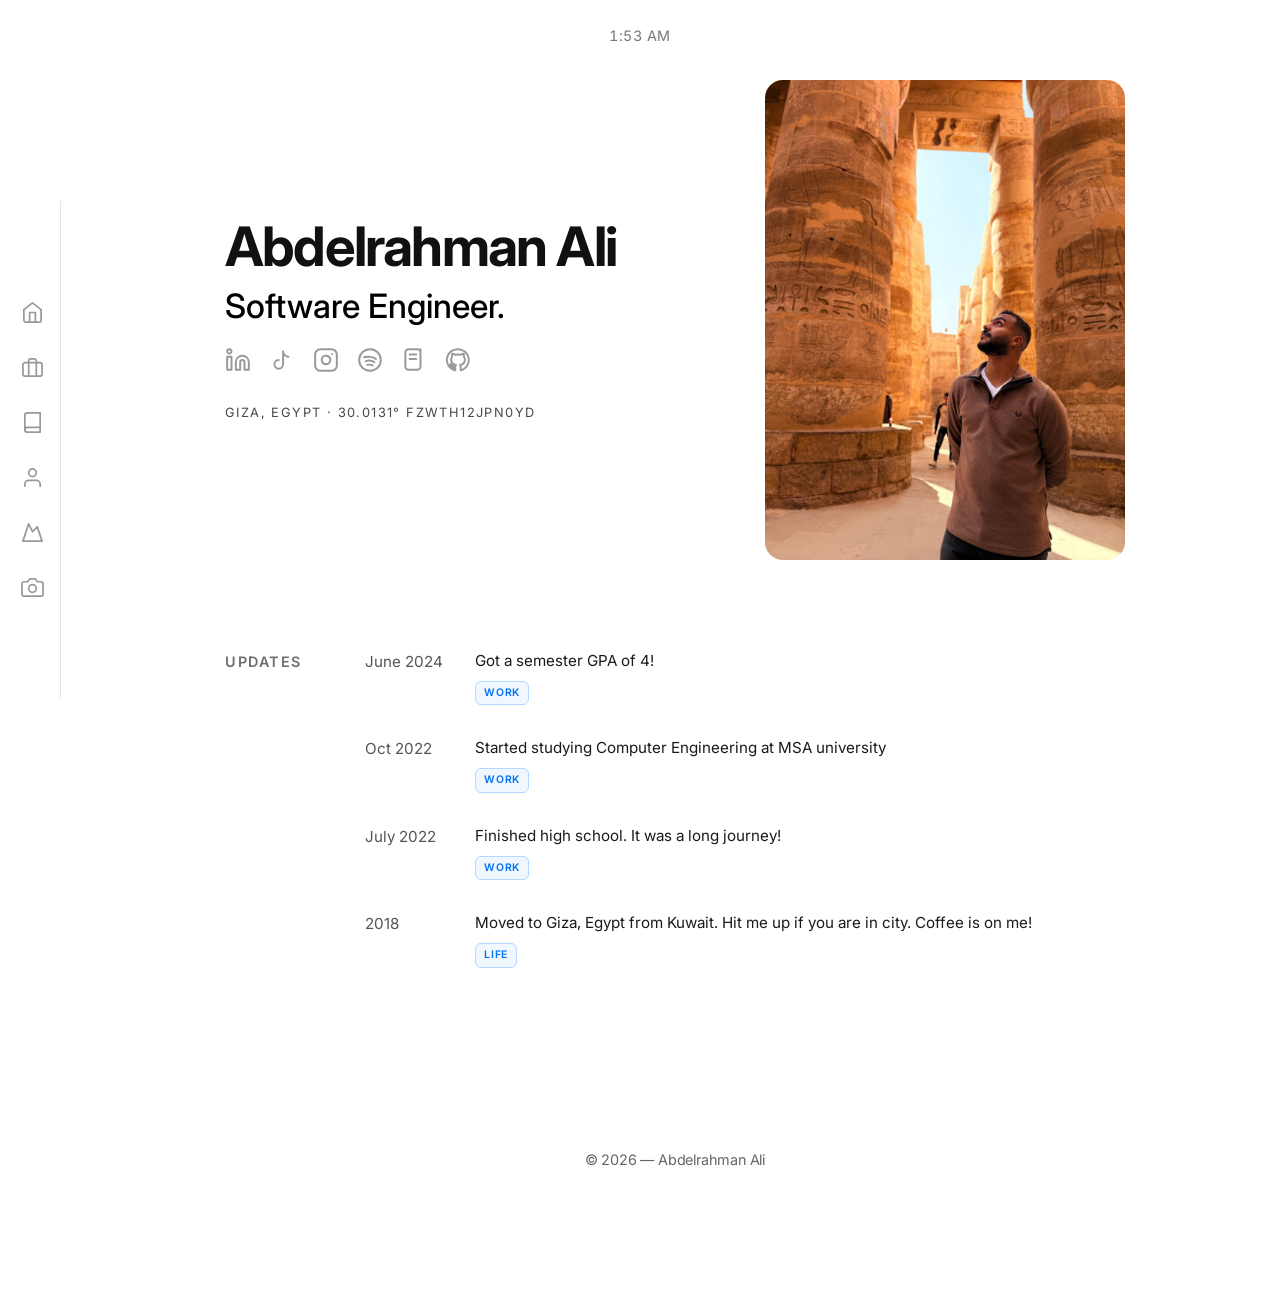
==== index.html @ 918cf3c8 "Add files via upload" ====
<!DOCTYPE html>
<html lang="en">
<head>
    <meta charset="UTF-8">
    <meta name="viewport" content="width=device-width, initial-scale=1.0">
    <title>Abdelrahman Ali — Software Engineer</title>
    <link rel="icon" href="favicon.png" type="image/png">
    <!-- Google Fonts Inter -->
    <link rel="preconnect" href="https://fonts.googleapis.com">
    <link rel="preconnect" href="https://fonts.gstatic.com" crossorigin>
    <link href="https://fonts.googleapis.com/css2?family=Inter:wght@400;500;700&display=swap" rel="stylesheet">
    <!-- Main Stylesheet -->
    <link rel="stylesheet" href="style.css">
</head>
<body>
<!-- Left Navigation Sidebar -->
    <nav class="side-nav">
        <a href="index.html" data-tooltip="Home" aria-label="Home">
            <svg width="25" height="23" viewBox="0 0 24 24" fill="none" stroke="currentColor" stroke-width="1.8" stroke-linecap="round" stroke-linejoin="round"><path d="M3 9l9-7 9 7v11a2 2 0 0 1-2 2H5a2 2 0 0 1-2-2z"></path><polyline points="9 22 9 12 15 12 15 22"></polyline></svg>
        </a>
        <a href="work.html" data-tooltip="Work" aria-label="Work">
            <svg width="25" height="23" viewBox="0 0 24 24" fill="none" stroke="currentColor" stroke-width="1.8" stroke-linecap="round" stroke-linejoin="round"><rect x="2" y="7" width="20" height="14" rx="2" ry="2"></rect><path d="M16 21V5a2 2 0 0 0-2-2h-4a2 2 0 0 0-2 2v16"></path></svg>
        </a>
        <a href="reading.html" data-tooltip="Reading" aria-label="Reading / Goodreads">
            <svg width="25" height="23" viewBox="0 0 24 24" fill="none" stroke="currentColor" stroke-width="1.8" stroke-linecap="round" stroke-linejoin="round"><path d="M4 19.5A2.5 2.5 0 0 1 6.5 17H20"></path><path d="M6.5 2H20v20H6.5A2.5 2.5 0 0 1 4 19.5v-15A2.5 2.5 0 0 1 6.5 2z"></path></svg>
        </a>
        <a href="about.html" data-tooltip="About" aria-label="About">
            <svg width="25" height="23" viewBox="0 0 24 24" fill="none" stroke="currentColor" stroke-width="1.8" stroke-linecap="round" stroke-linejoin="round"><path d="M20 21v-2a4 4 0 0 0-4-4H8a4 4 0 0 0-4 4v2"></path><circle cx="12" cy="7" r="4"></circle></svg>
        </a>
        <a href="hobbies.html" data-tooltip="Impossible List" aria-label="Hobbies / Life">
            <svg width="25" height="23" viewBox="0 0 24 24" fill="none" stroke="currentColor" stroke-width="1.8" stroke-linecap="round" stroke-linejoin="round"><path d="m8 3 4 8 5-5 5 15H2L8 3z"></path></svg>
        </a>
        <a href="photography.html" data-tooltip="Photography" aria-label="Photography">
            <svg width="25" height="23" viewBox="0 0 24 24" fill="none" stroke="currentColor" stroke-width="1.8" stroke-linecap="round" stroke-linejoin="round"><path d="M23 19a2 2 0 0 1-2 2H3a2 2 0 0 1-2-2V8a2 2 0 0 1 2-2h4l2-3h6l2 3h4a2 2 0 0 1 2 2z"></path><circle cx="12" cy="13" r="4"></circle></svg>
        </a>
    </nav>
    <div class="container">
        <!-- Clock Display Header -->
        <header class="clock-display">
            <span id="live-clock">6:40 PM</span>
        </header>

        <!-- Hero Section -->
        <section class="hero fade-in">
            <!-- Text Side -->
            <div class="hero-text">
    <h1>Abdelrahman Ali</h1>
    
    <!-- Flipping Subtitle -->
    <div class="subtitle">
        <span class="flip-container">
            <span class="word active">Software Engineer.</span>
            <span class="word">Content Creator.</span>
        </span>
    </div>
    
    <div class="social-links">
    <!-- 1. LinkedIn -->
    <a href="https://www.linkedin.com/in/abdelrahman-ali-mohamed-ahmed-b67b2340b" target="_blank" rel="noopener noreferrer" aria-label="LinkedIn">
        <svg width="26" height="26" viewBox="0 0 24 24" fill="none" stroke="currentColor" stroke-width="1.8" stroke-linecap="round" stroke-linejoin="round"><path d="M16 8a6 6 0 0 1 6 6v7h-4v-7a2 2 0 0 0-2-2 2 2 0 0 0-2 2v7h-4v-7a6 6 0 0 1 6-6z"></path><rect x="2" y="9" width="4" height="12"></rect><circle cx="4" cy="4" r="2"></circle></svg>
    </a>
    <!-- 2. TikTok -->
    <a href="https://www.tiktok.com/@_theabdelrahman?_r=1&_t=ZS-98RXVXJEEKa" target="_blank" rel="noopener noreferrer" aria-label="TikTok">
        <svg width="26" height="26" viewBox="0 0 24 24" fill="none" stroke="currentColor" stroke-width="1.8" stroke-linecap="round" stroke-linejoin="round"><path d="M9 12a4 4 0 1 0 4 4V4a5 5 0 0 0 5 5"></path></svg>
    </a>
    <!-- 3. Instagram -->
    <a href="https://www.instagram.com/_theabdelrahman?igsh=MTN2Y2NobmR2cmZ0ZA%3D%3D&utm_source=qr" target="_blank" rel="noopener noreferrer" aria-label="Instagram">
        <svg width="26" height="26" viewBox="0 0 24 24" fill="none" stroke="currentColor" stroke-width="1.8" stroke-linecap="round" stroke-linejoin="round"><rect x="2" y="2" width="20" height="20" rx="5" ry="5"></rect><path d="M16 11.37A4 4 0 1 1 12.63 8 4 4 0 0 1 16 11.37z"></path><line x1="17.5" y1="6.5" x2="17.51" y2="6.5"></line></svg>
    </a>
    <!-- 4. Spotify -->
    <a href="https://open.spotify.com/user/315inao5gaed6e7mglwzqdh5z72a?si=uzMacMP1SjyxITcoXXYwaQ&utm_source=copy-link" target="_blank" rel="noopener noreferrer" aria-label="Spotify">
        <svg width="26" height="26" viewBox="0 0 24 24" fill="none" stroke="currentColor" stroke-width="1.8" stroke-linecap="round" stroke-linejoin="round"><circle cx="12" cy="12" r="10"></circle><path d="M6.5 9.5c3.5-1 8.5-.5 11 1.5"></path><path d="M8 13c2.5-.7 6-.3 8 1"></path><path d="M9.5 16.5c1.5-.4 3.5-.2 5 .5"></path></svg>
    </a>
    <!-- 5. Goodreads -->
    <a href="https://www.goodreads.com/user/show/132739107" target="_blank" rel="noopener noreferrer" aria-label="Goodreads">
        <svg width="26" height="26" viewBox="0 0 24 24" fill="none" stroke="currentColor" stroke-width="1.8" stroke-linecap="round" stroke-linejoin="round"><path d="M18 2v16a3 3 0 0 1-3 3H7a3 3 0 0 1-3-3V5a3 3 0 0 1 3-3h8a3 3 0 0 1 3 3z"></path><line x1="8" y1="7" x2="14" y2="7"></line><line x1="8" y1="11" x2="14" y2="11"></line></svg>
    </a>
    <!-- 6. GitHub -->
    <a href="https://github.com/abdelrahmanali29" target="_blank" rel="noopener noreferrer" aria-label="GitHub">
        <svg width="26" height="26" viewBox="0 0 24 24" fill="none" stroke="currentColor" stroke-width="1.8" stroke-linecap="round" stroke-linejoin="round"><path d="M12 2a10 10 0 0 0-3.16 19.59c.5.09.68-.22.68-.48v-1.7c-2.78.6-3.37-1.34-3.37-1.34-.45-1.15-1.11-1.46-1.11-1.46-.91-.62.07-.6.07-.6 1 .07 1.53 1.03 1.53 1.03.87 1.52 2.34 1.07 2.91.83.1-.65.35-1.09.63-1.34-2.22-.25-4.55-1.11-4.55-4.92 0-1.11.38-2 1.03-2.71-.1-.25-.45-1.29.1-2.64 0 0 .84-.27 2.75 1.02.79-.22 1.65-.33 2.5-.33.85 0 1.71.11 2.5.33 1.91-1.29 2.75-1.02 2.75-1.02.55 1.35.2 2.39.1 2.64.65.71 1.03 1.6 1.03 2.71 0 3.82-2.34 4.66-4.57 4.91.36.31.69.92.69 1.85V21c0 .27.18.59.69.49A10 10 0 0 0 12 2z"></path></svg>
    </a>
</div>

    <!-- Location with correct ID -->
    <div class="location-coords" id="location-text">GIZA, EGYPT · 30.0131° N, 31.2089° E</div>
</div>
            <!-- Profile Picture Box (Smart Swapping via <picture>) -->
            <div class="hero-image-wrapper">
                <picture>
                    <!-- Trigger: When window shrinks below 850px, switch to Keffiyeh -->
                    <source media="(max-width: 850px)" srcset="shrinkedpage.jpeg">
                    <!-- Default: Full screen shows Temple -->
                    <img src="full page.jpeg" alt="Abdelrahman Ali" class="hero-img">
                </picture>
            </div>
        </section>

        <!-- Timeline / Updates Section -->
        <div class="updates-section">
            <div class="updates-title">UPDATES</div>
            <div class="updates-list">
                
                <!-- 1. June 2024 (Newest) -->
                <a href="work.html" class="update-item">
                    <div class="update-date">June 2024</div>
                    <div class="update-content">
                        <p>Got a semester GPA of 4!</p>
                        <span class="update-tag">WORK</span>
                    </div>
                </a>

                <!-- 2. Oct 2022 -->
                <a href="work.html" class="update-item">
                    <div class="update-date">Oct 2022</div>
                    <div class="update-content">
                        <p>Started studying Computer Engineering at MSA university</p>
                        <span class="update-tag">WORK</span>
                    </div>
                </a>

                <!-- 3. July 2022 -->
                <a href="work.html" class="update-item">
                    <div class="update-date">July 2022</div>
                    <div class="update-content">
                        <p>Finished high school. It was a long journey!</p>
                        <span class="update-tag">WORK</span>
                    </div>
                </a>

                <!-- 4. 2018 (Oldest - Life has no link page) -->
                <div class="update-item static-update">
                    <div class="update-date">2018</div>
                    <div class="update-content">
                        <p>Moved to Giza, Egypt from Kuwait. Hit me up if you are in city. Coffee is on me!</p>
                        <span class="update-tag">LIFE</span>
                    </div>
                </div>

            </div>
        </div>

    <!-- Main JavaScript -->
    <script src="script.js"></script>
    <!-- Footer Copyright -->
    <footer class="site-footer">
        <p>&copy; 2026 — Abdelrahman Ali</p>
    </footer>
</body>
</html>
---- style.css ----
/* =======================================================
   1. BASE STYLES & RESET
   ======================================================= */
* {
    margin: 0;
    padding: 0;
    box-sizing: border-box;
}

body {
    background-color: #ffffff;
    color: #111111;
    font-family: 'Inter', sans-serif;
    line-height: 1.6;
    padding: 30px 20px 80px 20px;
}

.container {
    max-width: 900px;
    margin: 0 auto;
}

/* =======================================================
   2. CLOCK HEADER
   ======================================================= */
.clock-display {
    text-align: center;
    font-size: 0.8rem;
    color: #666666;
    letter-spacing: 0.5px;
    margin-bottom: 50px;
    font-weight: 500;
}

/* =======================================================
   EXACT MATCH HERO LAYOUT & TYPOGRAPHY
   ======================================================= */
.hero {
    display: flex;
    align-items: center;
    justify-content: space-between;
    gap: 80px;
    margin-top: 20px;
    margin-bottom: 90px;
}

.hero-text {
    flex: 1;
    display: flex;
    flex-direction: column;
    justify-content: center;
}

h1 {
    font-size: 3.4rem;
    font-weight: 700;
    letter-spacing: -1.8px;
    color: #111111;
    margin-bottom: 2px;
    line-height: 1.1;
}

.subtitle {
    font-size: 2.1rem;
    color: #222222;
    margin-bottom: 14px;
    font-weight: 400;
    height: 54px; /* Increased height to fit 2.1rem text */
    overflow: hidden;
    display: flex;
    align-items: center;
}

.flip-container {
    display: inline-block;
    position: relative;
    height: 100%;
    width: 450px; /* Wide enough so 'Software Engineer.' stays on one line */
}

.flip-container .word {
    position: absolute;
    top: 0;
    left: 0;
    width: 100%;
    font-weight: 500;
    color: #000000;
    opacity: 0;
    transform: translateY(25px); /* Increased travel distance for larger font */
    transition: opacity 0.4s ease, transform 0.4s ease;
}

.flip-container .word.active {
    opacity: 1;
    transform: translateY(0);
}

.flip-container .word.exit {
    opacity: 0;
    transform: translateY(-25px);
}

/* Social Icons Row */
.social-links {
    display: flex;
    gap: 18px; /* Increased spacing to match larger icon scale */
    margin-bottom: 14px;
    align-items: center;
}

.social-links a {
    color: #999999;
    display: flex;
    align-items: center;
    transition: color 0.2s ease;
}

.social-links a:hover {
    color: #111111;
}

.location-coords {
    font-size: 0.8rem;
    color: #494949;
    letter-spacing: 1.4px;
    text-transform: uppercase;
    margin-top: 16px; /* Adds clear separation between icons and coordinates */
}

/* Exact Image Card Proportions */
.hero-image-wrapper {
    flex: 0 0 360px;
}

.hero-img {
    width: 100%;
    height: 480px;
    object-fit: cover;
    border-radius: 18px;
    display: block;
}
/* =======================================================
   UPDATES SECTION STYLING (Reference Matched)
   ======================================================= */
.updates-section {
    display: flex;
    align-items: flex-start;
    margin-top: 60px;
    padding-bottom: 80px;
    font-family: inherit;
}

.updates-title {
    font-size: 0.9rem;
    font-weight: 600;
    letter-spacing: 1.5px;
    color: #716d6d;
    width: 140px;
    text-transform: uppercase;
}

.updates-list {
    flex: 1;
    display: flex;
    flex-direction: column;
    gap: 32px; /* Clean vertical spacing between entries */
}

.update-item {
    display: flex;
    align-items: flex-start;
    text-decoration: none;
    color: inherit;
    transition: opacity 0.2s ease;
}

.update-item:not(.static-update):hover {
    opacity: 0.75;
}

.update-date {
    width: 110px;
    font-size: 0.95rem;
    color: #555555;
    font-weight: 400;
}

.update-content {
    flex: 1;
    display: flex;
    flex-direction: column;
    gap: 8px;
}

.update-content p {
    font-size: 0.95rem;
    color: #1a1a1a;
    line-height: 1.5;
    margin: 0;
}

/* Rounded Outline Tag Pill */
.update-tag {
    align-self: flex-start;
    font-size: 0.65rem;
    font-weight: 600;
    letter-spacing: 0.8px;
    color: #0070f3; /* Clean bright blue */
    border: 1px solid #b3d7ff; /* Light blue border */
    background-color: #f0f7ff; /* Very faint light blue fill */
    padding: 3px 8px;
    border-radius: 6px;
    text-transform: uppercase;
}
/* =======================================================
   6. ANIMATIONS
   ======================================================= */
.fade-in {
    opacity: 0;
    transform: translateY(12px);
    transition: opacity 0.6s ease, transform 0.6s ease;
}

.fade-in.visible {
    opacity: 1;
    transform: translateY(0);
}

/* Clickable Timeline Row Styling */
a.timeline-item {
    text-decoration: none;
    color: inherit;
    display: flex;
    cursor: pointer;
}

/* =======================================================
   SIDEBAR NAVIGATION (5-Item Layout Adjustments)
   ======================================================= */
.side-nav {
    position: fixed;
    left: 20px;
    top: 50%;
    transform: translateY(-50%);
    display: flex;
    flex-direction: column;
    gap: 32px; /* Adjusted gap to balance out 5 items perfectly */
    z-index: 100;
}

/* Vertical separating line positioned to the right of the icons */
.side-nav::after {
    content: '';
    position: absolute;
    left: 40px; 
    top: -100px;
    bottom: -100px;
    width: 1px;
    background-color: #e5e5e5;
}

.side-nav a {
    color: #999999;
    transition: color 0.2s ease;
    display: flex;
    align-items: center;
    justify-content: center;
    position: relative;
    z-index: 2;
}

.side-nav a:hover {
    color: #111111;
}

/* =======================================================
   SIDEBAR TOOLTIPS (Appearing right beside the icon)
   ======================================================= */
.side-nav a {
    position: relative;
}

.side-nav a::before {
    content: attr(data-tooltip);
    position: absolute;
    left: 42px; /* Sits right next to the 25px icon */
    top: 50%;
    transform: translateY(-50%);
    background-color: #ffffff;
    color: #222222;
    padding: 5px 10px;
    border-radius: 6px;
    font-size: 0.85rem;
    font-weight: 500;
    white-space: nowrap;
    box-shadow: 0 2px 8px rgba(0, 0, 0, 0.08);
    border: 1px solid #eaeaea;
    opacity: 0;
    visibility: hidden;
    transition: opacity 0.15s ease, visibility 0.15s ease;
    pointer-events: none;
    z-index: 101;
}

/* Make it appear instantly on hover */
.side-nav a:hover::before {
    opacity: 1;
    visibility: visible;
}

body {
    padding-left: 90px;
}
/* =======================================================
   SITE FOOTER
   ======================================================= */
.site-footer {
    text-align: center;
    margin-top: 100px;
    padding-bottom: 40px;
    font-size: 0.9rem;
    color: #666666;
    font-weight: 400;
    letter-spacing: -0.2px;
}

/* =======================================================
   SCOPED STYLING FOR WORK PAGE ONLY (Does not affect Home)
   ======================================================= */
/* =======================================================
   EXACT VIEWPORT-CENTERED TOP CLOCK
   ======================================================= */
.work-page {
    position: relative;
    min-height: 100vh;
}

#live-clock {
    position: absolute;
    top: 24px;
    left: 50%;
    transform: translateX(-50%);
    font-size: 0.9rem;
    color: #777777;
    font-weight: 400;
    font-variant-numeric: tabular-nums;
    z-index: 50;
    white-space: nowrap;
}

/* Reset work container top padding so content flows naturally below the absolute clock */
.work-container {
    width: 100%;
    max-width: 580px;
    padding: 10px 20px 80px 20px; /* Generous top padding so content starts cleanly under the clock */
    margin: 0 auto;
    display: flex;
    flex-direction: column;
    align-items: center;
    text-align: center;
}

.work-hero-image {
    width: 100%;
    max-width: 300px;
    height: 380px;
    border-radius: 20px;
    overflow: hidden;
    margin-left: auto;      /* Forces block centering */
    margin-right: auto;     /* Forces block centering */
    margin-bottom: 28px;
    box-shadow: 0 8px 24px rgba(0, 0, 0, 0.05);
}

.work-hero-image img {
    width: 100%;
    height: 100%;
    object-fit: cover;
    display: block;
}
/* Header Text */
.work-header {
    width: 100%;
    text-align: left;
    margin-bottom: 36px;
}

.work-header h1 {
    font-size: 1.60rem;
    font-weight: 400;
    color: #1d1d1d;
    letter-spacing: -0.4px;
    margin: 0 0 6px 0;
}

.work-subtitle {
    font-size: 1.1rem;
    color: #666666;
    font-weight: 400;
    margin: 0;
}

/* Name and Role Title */
.work-profile-info {
    width: 100%;
    text-align: center;
    margin-bottom: 12px;
}

.work-profile-info h2 {
    font-size: 1.50rem;
    font-weight: 500;
    color: #272626;
    letter-spacing: -0.2px;
    margin: 0 0 6px 0;
}

.role-title {
    font-size: 1.3rem;
    color: #272626;
    font-weight: 400;
    margin: 0;
}

/* Action Buttons */
.work-actions {
    display: flex;
    justify-content: center;
    gap: 12px;
    width: 100%;
    margin-bottom: 0px;
}

.action-btn {
    display: inline-flex;
    align-items: center;
    gap: 12px;
    padding: 11px 24px;
    background-color: #f7f7f8;
    border: 1px solid #e2e2e5;
    border-radius: 50px;
    color: #1f1f1f;
    font-size: 0.92rem;
    font-weight: 500;
    text-decoration: none;
    transition: background-color 0.2s ease, border-color 0.2s ease;
}

.action-btn:hover {
    background-color: #f0f0f2;
    border-color: #d0d0d5;
}

.action-btn svg {
    color: #666666;
}

/* =======================================================
   EXACT OMAR-STYLE BIO ALIGNMENT
   ======================================================= */
.work-bio-section {
    display: flex;
    align-items: flex-start;
    justify-content: flex-start;
    width: 100%;
    max-width: 650px; /* Matches your main .work-container max-width so it locks into the exact same left alignment */
    margin: -40px auto 80px auto;
    text-align: left;
    gap: 20px; /* Exact gap between the BIO label and paragraphs */
}

.bio-label, 
.section-label {
    font-size: 0.85rem;
    font-weight: 500;
    letter-spacing: 0.5px;
    color: #111111;
    width: 50px; /* Gives 'EXPERIENCE' plenty of room to stretch to the left */
    flex-shrink: 0;
    padding-top: 2.7px;
    text-transform: uppercase;
    text-align: right; /* This pins the 'O' and 'E' perfectly on the same vertical line */
}

.bio-content {
    flex: 1;
    display: flex;
    flex-direction: column;
    gap: 12px;
}

.bio-content p {
    font-size: 1.05 rem;
    line-height: 1.6;
    color: #070707;
    margin: 0;
    font-family: -apple-system, BlinkMacSystemFont, "Segoe UI", Roboto, Helvetica, Arial, sans-serif;
}

.bio-content a {
    color: #0066cc;
    text-decoration: none;
}

.bio-content a:hover {
    text-decoration: underline;
}

/* =======================================================
   8. EXPERIENCE & PROJECTS SECTIONS
   ======================================================= */

/* Shared Layout Wrapper for all bottom sections */
.work-bio-section, /* Targets your existing bio wrapper */
.work-section {
    display: flex;
    align-items: flex-start;
    justify-content: flex-start;
    width: 80%;
    max-width: 700px; 
    margin: 0 auto 80px auto;
    text-align: left;
    gap: 20px;
}

/* Shared Left-Side Label */
.section-label {
    font-size: 0.85rem;
    font-weight: 500;
    letter-spacing: 0.5px;
    color: #111111;
    width: 100px; /* Ensures longer words like 'EXPERIENCE' fit without breaking alignment */
    flex-shrink: 0;
    padding-top: 2.7px;
    text-transform: uppercase;
}

.section-content {
    flex: 1;
    display: flex;
    flex-direction: column;
    gap: 24px;
}

/* --- Experience Styling --- */
.experience-item {
    display: flex;
    justify-content: space-between;
    align-items: flex-start;
    width: 100%;
}

.job-primary {
    display: flex;
    align-items: center;
    gap: 16px;
}

.company-logo {
    width: 140px;
    height: 70px;
    flex-shrink: 0;
    background-color: #f0f0f2;
    border-radius: 10px;
    display: flex;
    align-items: center;
    justify-content: center;
    overflow: hidden;
}

.job-details {
    display: flex;
    flex-direction: column;
    gap: 2px;
}

.job-title {
    font-family: -apple-system, BlinkMacSystemFont, "Segoe UI", Roboto, Helvetica, Arial, sans-serif;
    font-size: 1.05rem;
    font-weight: 500;
    color: #070707;
    margin: 0;
}

.company-name, 
.job-dates {
    font-family: -apple-system, BlinkMacSystemFont, "Segoe UI", Roboto, Helvetica, Arial, sans-serif;
    font-size: 0.9rem;
    color: #666666;
    margin: 0;
}

.job-dates {
    font-variant-numeric: tabular-nums;
    text-align: right;
    padding-top: 2px;
    white-space: nowrap;
    margin-left: 16px;
}

/* --- Projects Portfolio (Visual Cards) --- */
.projects-grid {
    display: grid;
    grid-template-columns: 1fr 1fr;
    gap: 20px;
    width: 100%;
}

/* Add a bit of breathing room to stacked labels */
.section-label {
    line-height: 1.5;
}

.project-card-visual {
    background-color: #ffffff;
    border: 1px solid #f0f0f0;
    border-radius: 14px;
    padding: 20px;
    display: flex;
    flex-direction: column;
    text-decoration: none;
    transition: transform 0.2s ease, box-shadow 0.2s ease;
    min-height: 280px; /* Gives the card that tall, spacious feel */
}

.project-card-visual:hover {
    transform: translateY(-4px);
    box-shadow: 0 10px 30px rgba(0, 0, 0, 0.05);
}

.project-top-bar {
    display: flex;
    align-items: center;
    gap: 12px;
    margin-bottom: 30px; /* Pushes the graphic down towards the center */
}

.project-icon {
    width: 26px;
    height: 26px;
    border-radius: 50%;
    display: flex;
    align-items: center;
    justify-content: center;
    flex-shrink: 0;
}

.project-title {
    font-family: -apple-system, BlinkMacSystemFont, "Segoe UI", Roboto, Helvetica, Arial, sans-serif;
    font-size: 1rem;
    font-weight: 500;
    color: #111111;
    margin: 0;
}

.project-graphic {
    flex: 1;
    display: flex;
    align-items: center;
    justify-content: center;
    width: 100%;
}

/* Styles for when you eventually add an <img> tag for the screenshot */
.project-graphic img {
    max-width: 100%;
    max-height: 180px;
    object-fit: contain;
}

/* =======================================================
   9. SKILLS SECTION
   ======================================================= */
.skills-container {
    display: flex;
    flex-direction: column;
    gap: 32px;
}

.skill-category {
    display: flex;
    flex-direction: column;
    gap: 14px;
}

.skill-category h3 {
    font-family: -apple-system, BlinkMacSystemFont, "Segoe UI", Roboto, Helvetica, Arial, sans-serif;
    font-size: 1.1rem;
    font-weight: 400;
    color: #1a1a1a;
    margin: 0;
}

.skill-list {
    display: flex;
    flex-wrap: wrap;
    gap: 10px;
}

/* Recreating the pale blue rounded tags */
.skill-tag {
    font-family: -apple-system, BlinkMacSystemFont, "Segoe UI", Roboto, Helvetica, Arial, sans-serif;
    font-size: 0.9rem;
    color: #333333;
    background-color: #f7fbff; /* Very pale blue background */
    border: 1px solid #cde0ff; /* Light blue outline */
    padding: 6px 14px;
    border-radius: 8px; /* Softly rounded corners */
    display: inline-flex;
    align-items: center;
    gap: 8px;
    transition: background-color 0.2s ease;
}

.skill-tag:hover {
    background-color: #ebf4ff;
}

/* The tiny badge for Language levels/regions */
.lang-badge {
    font-size: 0.65rem;
    font-weight: 600;
    color: #4a5568;
    background-color: #e2e8f0;
    padding: 2px 6px;
    border-radius: 4px;
    letter-spacing: 0.5px;
}

.edu-logo {
    width: 65px; /* Big enough to match the text height */
    height: 65px;
    background-color: transparent !important; /* Removes the gray box completely */
    padding: 0 !important; /* Removes any spacing squeezing the logo */
    border-radius: 0;
}

.edu-logo img {
    width: 200%;
    height: 170%;
    object-fit: contain; /* Ensures the logo stretches to fill the whole 65px space */
    background-color: transparent;
}

/* =======================================================
   10. CONTACT SECTION
   ======================================================= */
.contact-actions {
    display: flex;
    gap: 16px;
    width: 100%;
}

.contact-btn {
    flex: 1;
    display: flex;
    align-items: center;
    justify-content: center;
    gap: 8px;
    padding: 12px 24px;
    background-color: #ffffff;
    border: 1px solid #eaeaea;
    border-radius: 50px;
    color: #111111;
    font-size: 0.95rem;
    font-weight: 400;
    text-decoration: none;
    transition: all 0.2s ease;
}

.contact-btn:hover {
    background-color: #f9f9f9;
    border-color: #dcdcdc;
}

.contact-btn svg {
    color: #666666;
}

/* Divider with 'or' in the middle */
.contact-divider {
    display: flex;
    align-items: center;
    text-align: center;
    color: #888888;
    font-size: 0.9rem;
    margin: 10px 0;
}

.contact-divider::before,
.contact-divider::after {
    content: '';
    flex: 1;
    border-bottom: 1px solid #eaeaea;
}

.contact-divider span {
    padding: 0 16px;
}

/* Email Form */
.contact-form {
    display: flex;
    flex-direction: column;
    gap: 16px;
    width: 100%;
}

.form-row {
    display: flex;
    gap: 16px;
    width: 100%;
}

.contact-form input,
.contact-form textarea {
    width: 100%;
    padding: 16px;
    background-color: #f5f5f5;
    border: 1px solid transparent;
    border-radius: 8px;
    font-family: inherit;
    font-size: 0.95rem;
    color: #111111;
    outline: none;
    transition: border-color 0.2s ease;
}

.contact-form input::placeholder,
.contact-form textarea::placeholder {
    color: #666666;
}

.contact-form input:focus,
.contact-form textarea:focus {
    border-color: #cccccc;
    background-color: #f0f0f0;
}

.contact-form textarea {
    min-height: 140px;
    resize: vertical;
}

.submit-btn {
    width: 100%;
    padding: 16px;
    background-color: #f5f5f5;
    color: #111111;
    border: none;
    border-radius: 8px;
    font-size: 1rem;
    font-weight: 600;
    cursor: pointer;
    transition: background-color 0.2s ease;
}

.submit-btn:hover {
    background-color: #ebebeb;
}

/* =======================================================
   12. FIXED LEFT ICON BAR (Corrected Layout Overlay)
   ======================================================= */

/* Top Center Clock */
.top-clock {
    position: absolute;
    left: 50%;
    transform: translateX(-50%);
    top: 15px;
    font-size: 0.85rem;
    color: #888888;
    font-weight: 400;
    letter-spacing: 0.5px;
    z-index: 100;
}

/* Floating Left Icon Bar */
.left-icon-bar {
    position: fixed;
    left: 24px;
    top: 50%;
    transform: translateY(-50%);
    display: flex;
    flex-direction: column;
    gap: 8px;
    z-index: 1000;
    background: #ffffff;
    padding: 6px;
    border-radius: 10px;
    border: 1px solid #eaeaea;
    box-shadow: 0 4px 12px rgba(0, 0, 0, 0.03);
}

.icon-btn {
    width: 32px;
    height: 32px;
    display: flex;
    align-items: center;
    justify-content: center;
    color: #777777;
    border-radius: 6px;
    transition: background-color 0.15s ease, color 0.15s ease;
}

.icon-btn:hover {
    background-color: #f5f5f5;
    color: #111111;
}

.icon-btn.active-icon {
    color: #111111;
    background-color: #f0f0f0;
}

/* =======================================================
   11. ABOUT PAGE STYLES
   ======================================================= */

.about-page .work-container {
    max-width: 800px !important; 
}

.about-page .work-header {
    text-align: left !important;
    margin: -20px 0 30px 160px !important; 
    padding: 0 !important;
}

/* Master Layout for the Intro Row */
.about-section {
    display: flex !important;
    gap: 35px !important; /* Uniform gap for all rows */
    margin-top: 0px !important; 
    margin-bottom: 60px !important;
    align-items: flex-start !important;
}

/* 🌟 THE MAGIC RIGHT-ALIGN FOR THE INTRO LABEL */
.about-section .section-label {
    width: 130px !important; /* Exact same width for all labels */
    flex-shrink: 0 !important;
    font-size: 0.85rem !important;
    color: #3c3c3c !important;
    text-transform: uppercase !important;
    letter-spacing: 1.5px !important;
    text-align: right !important; /* Makes it end at the same point! */
    margin-top: 5px !important; 
}

.about-section .section-content {
    flex-grow: 1 !important;
    width: 100% !important;
    max-width: 700px !important;
}

/* Cleaned up Image (no more negative margins) */
.about-hero-img {
    display: block !important;
    margin: 0 0 15px 0 !important; 
    width: 100% !important;
    aspect-ratio: 15 / 10 !important; 
    object-fit: cover !important; 
    object-position: center bottom !important; 
    border-radius: 12px !important;
}

/* Cleaned up Text (no more negative margins) */
.about-text {
    width: 100% !important; 
    margin-left: 0 !important; 
    max-width: 100% !important; 
}

.about-text a {
    color: #2b74c9 !important; 
    text-decoration: none !important; 
}

.about-text a:hover {
    text-decoration: underline !important;
}

.about-text p {
    text-align: justify !important; 
    font-size: 1.05rem !important;
    line-height: 1.3 !important;
    color: #333333 !important;
    margin-bottom: 15px !important;
}

.about-text p:last-child {
    margin-bottom: 0 !important;
}

/* =======================================================
   12. PILL TAGS STYLES (HOBBIES, YES, NO)
   ======================================================= */

/* Master Layout for Tag Rows */
.about-section.align-tags {
    display: flex !important;
    flex-direction: row !important;
    justify-content: flex-start !important;
    align-items: flex-start !important;
    gap: 35px !important; /* Matches the 35px gap of the intro row */
    margin-bottom: 40px !important;
}

/* 🌟 THE MAGIC RIGHT-ALIGN FOR HOBBIES, YES, NO */
.align-tags .section-label {
    width: 130px !important; /* Exact same width */
    flex-shrink: 0 !important;
    text-align: right !important; /* Makes it end at the same point! */
    margin-top: 8px !important; 
}

/* Cleaned up Tags Container (no more negative margins) */
.align-tags .tags-container {
    display: flex !important;
    flex-direction: row !important;
    flex-wrap: wrap !important;
    justify-content: flex-start !important;
    align-items: flex-start !important;
    gap: 12px !important;
    width: 100% !important; 
    max-width: 850px !important; 
    margin-left: 0 !important; 
}

.tag-pill {
    padding: 8px 21px !important;
    border-radius: 20px !important;
    font-size: 0.95rem !important;
    color: #333333 !important;
    display: inline-flex !important;
    align-items: center !important;
    gap: 8px !important; 
    background-color: #ffffff !important; 
    margin: 0 !important;
    white-space: nowrap !important;
}

.tag-green {
    background-color: #f2fcf5 !important;
    border: 1px solid #bcf0cc !important;
}

.tag-red {
    background-color: #fff5f2 !important;
    border: 1px solid #ffd4c4 !important;
}

.tag-blue {
    background-color: #f4f9ff !important;
    border: 1px solid #c2defc !important;
}

/* =======================================================
   13. BRAND NEW COUNTRIES & EDC STYLES
   ======================================================= */

/* Master Layout for Countries Row */
.countries-row {
    display: flex !important;
    align-items: flex-start !important;
    gap: 35px !important; /* Matches the 35px gap */
    margin-bottom: 40px !important;
}

/* 🌟 THE MAGIC RIGHT-ALIGN FOR COUNTRIES VISITED */
.countries-row .section-label {
    width: 130px !important; /* Exact same width */
    flex-shrink: 0 !important;
    text-transform: uppercase !important;
    font-size: 0.85rem !important;
    color: #333333 !important;
    letter-spacing: 1.5px !important;
    line-height: 1.4 !important;
    text-align: right !important; /* Makes it end at the same point! */
    margin-top: 8px !important;
}

.countries-container {
    display: flex !important;
    flex-wrap: wrap !important;
    gap: 12px !important;
    width: 100% !important;
    max-width: 900px !important;
}

.tag-country {
    background-color: #ffffff !important;
    border: 1px solid #c2defc !important;
    padding: 8px 16px !important;
    border-radius: 20px !important;
    font-size: 0.95rem !important;
    color: #333333 !important;
    display: inline-flex !important;
    align-items: center !important;
    gap: 6px !important;
    white-space: nowrap !important;
}

.country-code {
    font-size: 0.75rem !important;
    color: #666666 !important;
    font-weight: 500 !important;
}

/* Master Layout for EDC Row */
.edc-row {
    display: flex !important;
    align-items: flex-start !important;
    gap: 35px !important; /* Matches the 35px gap */
    margin-bottom: 60px !important;
}

/* 🌟 THE MAGIC RIGHT-ALIGN FOR EDC */
.edc-row .section-label {
    width: 50px !important; /* Exact same width */
    flex-shrink: 0 !important;
    text-transform: uppercase !important;
    font-size: 0.85rem !important;
    color: #333333 !important;
    letter-spacing: 1.5px !important;
    text-align: right !important; /* Makes it end at the same point! */
    margin-top: 2.5px !important;
}

.edc-main-container {
    width: 100% !important;
    max-width: 850px !important;
}

.edc-title {
    font-size: 1.2rem !important;
    font-weight: 500 !important;
    color: #333333 !important;
    margin-bottom: -10px !important;
    text-align: left !important;
}

.edc-cards-grid {
    display: flex !important;
    flex-wrap: wrap !important;
    gap: 15px !important;
    justify-content: flex-start !important;
}

.edc-card-item {
    background-color: #f7f7f7 !important;
    border-radius: 12px !important;
    padding: 10px 5px !important;
    width: 160px !important;
    display: flex !important;
    flex-direction: column !important;
    align-items: center !important;
    justify-content: space-between !important;
    text-align: center !important;
}

.edc-card-item img {
    max-width: 100% !important;
    height: 110px !important;
    object-fit: contain !important;
    margin-bottom: 15px !important;
}

.edc-card-item p {
    font-size: 0.85rem !important;
    line-height: 1.4 !important;
    color: #555555 !important;
    margin: 0 !important;
    text-align: center !important;
}

.contact-section {
  display: flex;
  gap: 3rem;
  max-width: 800px;
  font-family: sans-serif;
}

.contact-label {
  font-size: 0.9rem;
  font-weight: 500;
  letter-spacing: 1px;
  color: #333;

  width: 120px; /* Keeps the label neatly on the left */
}

.contact-content {
  flex: 1;
}

/* Pill Buttons */
.button-group {
  display: flex;
  gap: 1rem;
}

.pill-btn {
  flex: 1;
  text-align: center;
  padding: 0.8rem 1.5rem;
  border: 1px solid #eaeaea;
  border-radius: 50px;
  text-decoration: none;
  color: #333;
  font-size: 0.95rem;
  transition: border-color 0.2s ease;
}

.pill-btn:hover {
  border-color: #ccc;
}

/* "Or" Divider */
.divider {
  display: flex;
  align-items: center;
  text-align: center;
  color: #999;
  margin: 2rem 0;
  font-size: 0.9rem;
}

.divider::before,
.divider::after {
  content: '';
  flex: 1;
  border-bottom: 1px solid #eaeaea;
}

.divider span {
  padding: 0 1rem;
}

/* Form Styles */
.contact-form {
  display: flex;
  flex-direction: column;
  gap: 1rem;
}

.input-row {
  display: flex;
  gap: 1rem;
}

.contact-form input,
.contact-form textarea {
  width: 100%;
  padding: 1rem;
  background-color: #f5f5f5;
  border: none;
  border-radius: 8px;
  font-size: 0.95rem;
  font-family: inherit;
  color: #333;
}

.contact-form input::placeholder,
.contact-form textarea::placeholder {
  color: #666;
}

.contact-form textarea {
  resize: vertical;
  min-height: 120px;
}

.send-btn {
  padding: 1rem;
  background-color: #f5f5f5;
  border: none;
  border-radius: 8px;
  font-size: 1rem;
  font-weight: 600;
  color: #000;
  cursor: pointer;
  transition: background-color 0.2s ease;
}

.send-btn:hover {
  background-color: #e8e8e8;
}

/* =======================================================
   14. READS PAGE STYLES
   ======================================================= */

/* Container widened to make the image massive */
.reads-container {
    width: 100%;
    max-width: 950px; /* Increased from 800px to match Omar's scale */
    margin: 0 auto;
    padding: 20px 20px 60px 20px;
}

/* Live Time Styling (Top Center) */
.top-time-container {
    text-align: center;
    padding: 0 0 40px 0;
    font-size: 0.85rem;
    color: #666666;
    letter-spacing: 1px;
}

/* Header Text Alignments */
.reads-header {
    margin-bottom: 0px;
    text-align: left;
}

.reads-header h1 {
    font-size: 1.8rem;
    font-weight: 500;
    color: #333333;
    margin: 0 0 4px 0;
}

.reads-header p {
    font-size: 1.05rem;
    color: #555555;
    margin: 0;
}

/* The Massive Hero Image */
.reads-hero-img {
    width: 150%;
    max-height: 600px; /* Prevents it from getting too tall on giant monitors */
    object-fit: cover;
    border-radius: 12px;
    display: block;
    margin-bottom: 30px; /* Space between image and quote */
}

/* The Quote Section */
.reads-quote {
    text-align: center;
    margin-bottom: 20px;
}

.reads-quote h2 {
    font-size: 1.5rem;
    font-weight: 200; /* Gives the quote that thin, elegant look */
    color: #444444;
    margin: 0 0 12px 0;
}

.reads-quote p {
    font-size: 1.3rem;
    color: #777777;
    margin: 0;
}

/* =======================================================
   GOODREADS LOGO STYLING
   ======================================================= */

.goodreads-link-wrapper {
    text-align: center;
    margin-top: 20px;
    margin-bottom: 40px;
}

/* Makes the whole line clickable and aligns the text bottoms perfectly */
.goodreads-link {
    text-decoration: none;
    display: inline-flex;
    align-items: baseline;
    gap: 8px; /* Space between 'on' and 'goodreads' */
    transition: opacity 0.2s ease;
}

.goodreads-link:hover {
    opacity: 0.7; /* Gentle fade effect when hovered */
}

/* "Find me on" - Ultra thin and dark grey */
.find-text {
    font-family: "Helvetica Neue", Helvetica, Arial, sans-serif;
    font-weight: 100; /* Forces the ultra-thin look */
    font-size: 1.3rem;
    color: #4a4a4a; 
}

/* Wrapper for the logo part to make it larger */
.gr-logo {
    font-family: "Helvetica Neue", Helvetica, Arial, sans-serif;
    font-size: 2.2rem; /* Noticeably larger than the intro text */
    letter-spacing: -1px; /* Pulls the letters tighter together */
}

/* "good" - Thin font, light brown */
.good-part {
    font-weight: 50;
    color: #9d8b70; 
}

/* "reads" - Bolder font, dark brown */
.reads-part {
    font-weight: 500;
    color: #584628; 
}

/* =======================================================
   ALL-TIME FAVORITES 3D BOOKS
   ======================================================= */

.favorites-section {
    text-align: center;
    margin-bottom: 10px;
}

.favorites-title {
    font-family: "Helvetica Neue", Helvetica, Arial, sans-serif;
    font-size: 1.3rem;
    font-weight: 100;
    color: #333333;
    margin-bottom: -40px;
}

/* The Shelf Container */
.books-shelf {
    display: flex;
    justify-content: center;
    align-items: center;
    perspective: 1200px;
    padding: 50px 0; /* Increased padding so the bigger books don't get cut off when they pop out! */
}

/* Individual Book Wrapper - MADE BIGGER */
.book-wrapper {
    width: 180px;  /* Increased from 140px */
    height: 275px; /* Increased from 215px */
    position: relative;
    margin: 0 -35px; /* Increased the negative margin slightly so they still overlap nicely */
    z-index: 1; 
    cursor: pointer;
}

/* 🌟 When hovered, force this book to jump to the very front 🌟 */
.book-wrapper:hover {
    z-index: 10;
}

/* The actual 3D object inside the wrapper */
.book-3d {
    width: 100%;
    height: 100%;
    position: relative;
    transform-style: preserve-3d;
    transform: rotateY(35deg); /* Default state: rotated to show the spine */
    transition: transform 0.4s ease; /* Smooth animation speed */
    box-shadow: -5px 10px 15px rgba(0,0,0,0.15);
}

/* 🌟 When hovered, flatten the book and scale it up slightly 🌟 */
.book-wrapper:hover .book-3d {
    transform: rotateY(0deg) scale(1.15);
    box-shadow: 0px 15px 25px rgba(0,0,0,0.25);
}

/* Front Cover Styling */
.book-cover {
    position: absolute;
    width: 100%;
    height: 100%;
    top: 0;
    left: 0;
    object-fit: cover;
    transform: translateZ(0);
    border-radius: 2px 4px 4px 2px;
}


/* =======================================================
   THINKERS SECTION STYLING (BULLETPROOF CENTER)
   ======================================================= */

.thinkers-wrapper {
    margin-top: -5px !important;
    margin-bottom: 80px !important;
    width: 100% !important;
    display: block !important; 
}

.thinkers-section {
    margin-bottom: 30px !important;
    width: 100% !important;
    text-align: center !important; /* Centers the heading and the tags */
}

/* The Headings */
.thinkers-title {
    font-family: "Helvetica Neue", Helvetica, Arial, sans-serif !important;
    font-size: 1.3rem !important;
    font-weight: 400 !important;
    color: #333333 !important;
    margin-bottom: 20px !important;
    margin-top: 0 !important;
    text-align: center !important;
}

/* 
  Removed flexbox completely! 
  Now it acts like a normal text block, forcing absolute centering.
*/
.tags-center-container {
    display: block !important;
    text-align: center !important;
    width: 1050px !important; /* Forces it wide enough for 5 items */
    max-width: 90vw !important; /* Prevents horizontal scrolling on smaller screens */
    position: relative !important;
    left: 50% !important;
    transform: translateX(-50%) !important; /* The magic trick that perfectly centers it regardless of width */
    margin: 0 !important;
    padding: 0 !important;
}

/* 
  Since we aren't using flexbox 'gap' anymore, 
  we give the pills physical margins so they don't touch each other.
*/
.tags-center-container .tag-pill {
    margin: 4px 6px !important; 
    padding: 7px 10px !important; /* Slightly thinner padding to save space */
    font-size: 0.95rem !important;
    display: inline-flex !important;
    vertical-align: middle !important;
}

.hobbies-container {
    width: 100%;
    max-width: 950px; /* Increased from 800px to match Omar's scale */
    margin: 0 auto;
    padding: 20px 20px 60px 20px;
}

/* Live Time Styling (Top Center) */
.top-time-container {
    text-align: center;
    padding: 0 0 40px 0;
    font-size: 0.85rem;
    color: #666666;
    letter-spacing: 1px;
}

/* Header Text Alignments */
.hobbies-header {
    margin-bottom: 0px;
    text-align: left;
}

.hobbies-header h1 {
    font-size: 1.8rem;
    font-weight: 500;
    color: #333333;
    margin: 0 0 4px 0;
}

.hobbies-header p {
    font-size: 1.05rem;
    color: #555555;
    margin: 0;
}

/* The Massive Hero Image */
.hobbies-hero-img {
    width: 100vw !important; /* Forces it to stretch based on screen size */
    max-width: 700px !important; /* Stretches wider than your text */
    height: auto !important; /* Automatically adjusts height so NOTHING gets cropped! */
    border-radius: 12px !important;
    display: block !important;
    
    /* The magic trick to break out of the container and stay perfectly centered */
    position: relative !important;
    left: 50% !important;
    transform: translateX(-40%) !important;
    
    margin-top: -13px !important;
    margin-bottom: 20px !important;}

/* =======================================================
   1. IMPOSSIBLE LIST: INTRO TEXT 
   ======================================================= */
.impossible-intro {
    margin-bottom: 40px;
    text-align: left; /* Keeps the text aligned to the left for easy reading */
    
    /* The breakout trick to make it wider than the 750px image */
    width: 100vw;
    max-width: 700px; /* Stretches 100px past the image on both the left and right */
    
    /* Keeps the whole text block perfectly centered on the page */
    position: relative;
    left: 50%;
    transform: translateX(-40%);
    
    /* Adds a tiny bit of padding so the text never touches the edge of smaller screens */
    padding: 0 20px; 
    box-sizing: border-box;
}

/* =======================================================
   2. IMPOSSIBLE LIST: OMAR'S EXACT HANGING LAYOUT
   ======================================================= */
.impossible-grid {
    display: flex !important;
    flex-direction: column !important;
    gap: 30px !important;
    margin-bottom: 20px !important;
    
    /* Locks the grid to the EXACT same central column as the intro text */
    width: 100% !important;
    max-width: 780px !important; 
    margin-left: auto !important;
    margin-right: auto !important;
    
    position: static !important;
    transform: none !important;
}

/* The row container */
.impossible-row {
    position: relative !important; /* This is the secret that lets the title hang outside */
    display: block !important; 
    width: 100% !important;
}

/* Category Title: Forced into the left margin! */
.category-title {
    position: absolute !important;
    right: 100% !important; /* Pushes it completely outside the left edge of the pills */
    margin-right: 30px !important; /* Space between the title and the pills */
    top: 1px !important; /* Aligns vertically with the first pill */
    width: 150px !important;
    text-align: right !important; /* Keeps the text close to the pills */
    
    font-family: "Helvetica Neue", Helvetica, Arial, sans-serif !important;
    font-size: 0.9rem !important;
    font-weight: 400 !important;
    letter-spacing: 1.5px !important;
    color: #444444 !important;
    text-transform: uppercase !important;
}

.category-goals {
    display: flex !important;
    flex-direction: column !important;
    gap: 8px !important; 
    width: 100% !important;
}

/* =======================================================
   3. THE PILLS: FORCED LEFT ALIGNMENT
   ======================================================= */
/* =======================================================
   3. THE PILLS: FORCED LEFT ALIGNMENT (SMALLER BOXES)
   ======================================================= */
.goal-item {
    display: flex !important;
    align-items: center !important;
    justify-content: flex-start !important; 
    border: 1.5px solid #e8e8e8 !important;
    border-radius: 6px !important; /* Slightly smaller curve to match the smaller box */
    
    /* THE FIX: Reduced padding from 12px to 8px top/bottom */
    padding: 2px 4px !important; 
    
    background-color: #ffffff !important;
    width: 100% !important;
    box-sizing: border-box !important;
}
/* Indents sub-goals nicely underneath */
.sub-goal {
    margin-left: 30px !important;
    width: calc(100% - 30px) !important;
}

.status-icon {
    width: 20px !important;
    height: 20px !important;
    border-radius: 50% !important;
    margin-right: 15px !important;
    display: flex !important;
    justify-content: center !important;
    align-items: center !important;
    flex-shrink: 0 !important;
}

/* Forces the text inside the pill to stay left, ignoring any ghost CSS centering it */
.goal-text {
    font-family: "Helvetica Neue", Helvetica, Arial, sans-serif !important;
    font-size: 1rem !important;
    color: #333333 !important;
    flex-grow: 1 !important;
    text-align: left !important; 
    font-weight: 400 !important;
    margin: 0 !important; 
}
/* =======================================================
   MISSING CHECKBOX STYLES (ADD TO BOTTOM)
   ======================================================= */

/* Unfinished Goals (The Empty Circle) */
.status-icon.empty {
    border: 1.5px solid #777777 !important;
    background: transparent !important;
}

/* Completed Goals (The Blue Checkmark) */
.status-icon.done {
    background-color: #3b82f6 !important; 
    border: 1.5px solid #3b82f6 !important;
    color: white !important;
    font-size: 13px !important;
    font-weight: bold !important;
}

.status-icon.done::after {
    content: "✓" !important;
}

/* Push the dates (like "July 2022") all the way to the right edge */
.goal-meta {
    font-family: "Helvetica Neue", Helvetica, Arial, sans-serif !important;
    font-size: 1rem !important;
    color: #565656 !important;
    margin-left: auto !important; /* The magic command to push it right */
    padding-left: 15px !important;
    white-space: nowrap !important;
}


/* =======================================================
   PHOTOGRAPHY PAGE - BASE STYLES
   ======================================================= */

body.Photography-page .work-container {
    max-width: 800px; 
    margin: 0 auto;
    padding: 0px 20px;
}

body.Photography-page .work-subtitle {
    font-size: 1.1rem;
    color: #666;
    margin-top: 10px;
}

/* 1. Force the text to sit in the exact center of the page */
/* 1. Ensure the text stays neatly aligned to the left */
body.Photography-page .work-header {
    text-align: left !important; 
    width: 80% !important;
    margin-bottom: 10px !important;
    display: block !important;
}

/* 2. The perfectly shifted image */
body.Photography-page .hobbies-hero-img {
    display: block !important;
    width: 100% !important;
    max-width: 700px !important; 
    height: 400px !important; 
    object-fit: cover !important;
    object-position: center 85% !important; 
    
    /* THE FIX: Removes auto-centering and pushes the left edge precisely inward. 
       55px is roughly the width of the word "Where ". */
    margin: 0 0 0px -240px !important; 
    
    border-radius: 12px !important;
    box-shadow: 0 10px 30px rgba(0, 0, 0, 0.08) !important;
}

/* =======================================================
   PHOTOGRAPHY PAGE - PORTFOLIO LAYOUT
   ======================================================= */

body.Photography-page .photo-intro {
    width: calc(200% - 90px) !important;
    max-width: 700px !important; /* Exact same width as the picture */
    margin: 20px 0 40px -40px !important; /* 55px pushes it exactly under the picture's left edge */
    
    font-size: 1.1rem;
    line-height: 1.4;
    color: #191919;
    text-align: justify !important; /* Forces the right edge to end exactly with the picture */
}

body.Photography-page .portfolio-title{text-align: left !important; /* Kills the centering */
    margin-left: 0 !important;
    padding-left: 0 !important;
    display: block !important;
    width: 100% !important;
    margin-bottom: 30px;
    font-weight: 500;}
body.Photography-page .portfolio-subtitle {
    text-align: left !important; /* Kills the centering */
    margin-left: 0 !important;
    padding-left: 0 !important;
    display: block !important;
    width: 100% !important;
    font-size: 1.2rem;
    margin-bottom: 10px;
    font-weight: 600;
    color: #3c3c3c;
}

/* Make sure the section container itself isn't auto-centering */
body.Photography-page .portfolio-section {
    text-align: left !important;
    margin-left: -180px !important; /* Aligns the whole block with your intro text */
    max-width: 800px !important;
}
/* 3. Ensures the photo thumbnails stay neatly inside the lines */
body.Photography-page .gallery-row {
    display: flex !important;
    align-items: center !important;
    justify-content: flex-start !important; /* Starts photos exactly at the left edge */
    gap: 15px !important;
    flex-wrap: wrap !important;
    width: 200% !important;
    max-width: 500px; 
}



/* The Location Button */
body.Photography-page .location-btn {
    background: #e4e4e4;
    color: #150000;
    border: none;
    padding: 10px 90px;
    border-radius: 40px;
    font-size: 1.07rem;
    font-weight: 400;
    margin-bottom: 15px;
    cursor: default; /* Change to 'pointer' if you want it to be clickable later */
}

/* The Row of Images */
/* 1. Force the row to stay on one line and allow horizontal scrolling */
body.Photography-page .gallery-row {
    display: flex !important;
    justify-content: flex-start !important;
    align-items: center !important;
    gap: 15px !important;
    width: 100% !important; 
    
    /* THE FIX: nowrap forces everything onto a single line */
    flex-wrap: nowrap !important; 
    
    /* Adds a neat horizontal scrollbar if the pictures exceed the 600px width */
    overflow-x: auto !important; 
    padding-bottom: 15px !important; /* Breathing room for the scrollbar */
    margin-bottom: 40px !important;
}

/* 2. Prevent the pictures from shrinking into tiny slivers to fit the box */
body.Photography-page .gallery-thumb {
    height: 160px !important;
    width: auto !important;
    max-width: 200px !important;
    object-fit: cover !important;
    border-radius: 8px !important;
    box-shadow: 0 4px 10px rgba(0,0,0,0.05) !important;
    flex-shrink: 0 !important; /* THE FIX: Forces the image to keep its size */
}

/* 3. Prevent the "+" button from shrinking */
body.Photography-page .see-more-btn {
    display: flex !important;
    align-items: center !important;
    justify-content: center !important;
    height: 160px !important;
    width: 100px !important;
    background: #f4f4f4 !important;
    color: #666 !important;
    font-size: 2rem !important;
    text-decoration: none !important;
    border-radius: 8px !important;
    border: 1px solid #ddd !important;
    transition: all 0.2s ease !important;
    flex-shrink: 0 !important; /* THE FIX: Forces the button to keep its size */
}

body.Photography-page .see-more-btn:hover {
    background: #e0e0e0;
    color: #111;
}

/* =======================================================
   RESPONSIVE DESIGN (ALL MEDIA QUERIES)
   ======================================================= */

/* --- 1. TABLET & SMALL DESKTOP (Max 900px) --- */
/* --- 1. TABLETS & PHONES (Max 900px) - THE BULLETPROOF RESET --- */
@media (max-width: 900px) {
    
    /* 1. Transform Sidebar into Bottom Navigation Bar */
    .left-icon-bar, .side-nav {
        display: flex !important;
        position: fixed !important;
        top: auto !important;
        bottom: 0 !important;
        left: 0 !important;
        width: 100% !important; /* Changed from vw to % to prevent scrollbars */
        height: 65px !important;
        flex-direction: row !important;
        justify-content: space-around !important;
        align-items: center !important;
        border-right: none !important;
        border-top: 1px solid #eaeaea !important;
        background-color: #ffffff !important;
        z-index: 9999 !important;
        padding: 0 !important;
        margin: 0 !important;
    }

    /* 2. Lock the Screen to kill Horizontal Scrolling */
    html, body {
        overflow-x: hidden !important; 
        width: 100% !important;
        max-width: 100% !important;
        margin: 0 !important; 
        padding: 0 !important;
    }
    
    body {
        padding-bottom: 80px !important; /* Space for the bottom nav */
    }

    /* 3. Nuke EVERY possible wrapper's desktop margin */
    /* (This ensures no matter what you named your main container, it gets fixed) */
    main, .main-content, #main, #content, .content, .container, .page-wrapper, .wrapper, .impossible-container {
        margin: 0 !important; 
        padding-left: 20px !important;
        padding-right: 20px !important;
        width: 100% !important;
        max-width: 100% !important;
        box-sizing: border-box !important;
        border: none !important; 
        transform: none !important;
        position: static !important;
    }

    /* 4. Kill the Desktop "Breakout" Centering Tricks */
    .impossible-grid, .impossible-intro, .impossible-hero-img {
        width: 100% !important;
        max-width: 100% !important;
        position: static !important; 
        transform: none !important; /* Stops it from pulling to the left/right */
        left: auto !important; 
        margin-left: 0 !important;
        margin-right: 0 !important;
        padding: 0 !important;
        box-sizing: border-box !important;
    }

    /* 5. Clean up the Impossible List for Mobile */
    .impossible-row {
        display: flex !important;
        flex-direction: column !important; 
        gap: 10px !important;
        width: 100% !important;
        margin: 0 0 25px 0 !important;
        box-sizing: border-box !important;
    }
    
    .category-title {
        position: static !important; 
        width: 100% !important;
        text-align: left !important;
        margin: 0 !important;
        padding: 0 !important;
    }

    .goal-item {
        width: 100% !important;
        max-width: 100% !important;
        margin: 0 !important;
        box-sizing: border-box !important;
    }

    /* Ensure long dates or text don't break the boxes */
    .goal-text {
        white-space: normal !important;
        word-wrap: break-word !important;
    }

    /* Other standard fixes you already had */
    .about-page .work-header { margin: 0 0 20px 0 !important; }
    .about-section, .about-section.align-tags, .countries-row, .edc-row {
        flex-direction: column !important;
        gap: 16px !important;
    }
    .about-section .section-label, .align-tags .section-label, .countries-row .section-label, .edc-row .section-label {
        width: 100% !important;
        text-align: left !important; 
        margin-top: 0 !important;
    }
    .edc-cards-grid { justify-content: center !important; }

    /* =======================================================
       WORK PAGE & HOME PAGE MOBILE FIXES 
       ======================================================= */
    
    /* 1. Universal Section Label Fix (Fixes Experience, Projects, Skills floating) */
    .section-label {
        position: static !important; 
        width: 100% !important;
        text-align: left !important;
        margin: 0 0 15px 0 !important;
        display: block !important;
    }

    /* 2. Work Page: Stack the Experience & Education rows cleanly */
    .experience-item, .education-item {
        display: flex !important;
        flex-direction: column !important; 
        align-items: flex-start !important;
        gap: 10px !important;
        width: 100% !important;
    }
    
    /* Removes the weird desktop indent for dates */
    .job-dates, .education-dates {
        margin-left: 0 !important; 
        text-align: left !important;
        width: 100% !important;
    }

/* =======================================================
       THE ULTIMATE CONTACT FORM STRETCH
       ======================================================= */
    
    /* 1. Force the invisible wrappers to expand */
    .contact-section,
    .contact-section form,
    .contact-actions,
    .contact-form,
    .form-row,
    .button-group {
        display: flex !important;
        flex-direction: column !important;
        width: 100% !important;
        max-width: 100% !important;
        min-width: 100% !important; /* The absolute enforcer */
        padding: 0 !important;
        margin: 0 !important;
        box-sizing: border-box !important;
    }

    /* 2. Force the buttons and inputs to expand with them */
    .contact-section a,
    .contact-section button,
    .contact-section input,
    .contact-section textarea,
    .submit-btn {
        width: 100% !important;
        max-width: 100% !important;
        min-width: 100% !important; /* Ignores any previous desktop width limits */
        box-sizing: border-box !important;
        margin-left: 0 !important;
        margin-right: 0 !important;
        margin-bottom: 12px !important;
    }

    /* 4. Home Page: Timeline / Updates Enhancement */
    .updates-section, .timeline-container {
        flex-direction: column !important;
        align-items: flex-start !important;
    }

    .timeline-item {
        display: flex !important;
        flex-direction: column !important; /* Stacks date on top of text */
        align-items: flex-start !important;
        gap: 6px !important;
        width: 100% !important;
        margin-bottom: 25px !important;
    }

    .timeline-item .date {
        width: 100% !important;
        text-align: left !important;
        font-weight: 600 !important;
        margin: 0 !important;
    }
    /* =======================================================
       WORK PAGE ONLY: BULLETPROOF CONTACT FORM 
       ======================================================= */
       
    /* 1. Force the main container to stretch */
    #work-specific-contact {
        display: block !important;
        width: 100% !important;
        max-width: 100% !important;
        padding: 0 20px !important;
        margin: 0 !important;
        box-sizing: border-box !important;
    }

    /* 2. Put "Hire Me" and "Coffee Chat" side-by-side */
    #work-specific-contact .contact-actions {
        display: flex !important;
        flex-direction: row !important; 
        width: 100% !important;
        max-width: 100% !important;
        gap: 12px !important;
        margin-bottom: 20px !important;
        box-sizing: border-box !important;
    }

    #work-specific-contact .contact-actions a,
    #work-specific-contact .contact-actions button {
        flex: 1 !important; /* Shares the 50/50 space */
        width: 80% !important;
        max-width: 80% !important; 
        margin: 0 !important;
        text-align: center !important;
    }

    /* 3. Stretch the input boxes and Send button */
    #work-specific-contact .contact-form,
    #work-specific-contact form,
    #work-specific-contact .form-row {
        display: flex !important;
        flex-direction: column !important;
        width: 100% !important;
        max-width: 100% !important;
        gap: 12px !important;
        box-sizing: border-box !important;
    }

    #work-specific-contact input,
    #work-specific-contact textarea,
    #work-specific-contact .submit-btn,
    #work-specific-contact button[type="submit"] {
        width: 100% !important;
        max-width: 100% !important;
        min-width: 100% !important; 
        box-sizing: border-box !important;
        margin: 0 !important;
    }
   body.Reading-page img:first-of-type,
    body.Reading-page .hero-image-wrapper,
    body.Reading-page .intro-image {
        width: 100% !important;
        max-width: 100% !important; /* Shrinks the image so it doesn't touch the edges */
        margin: 0 auto 20px auto !important; /* Centers it perfectly */
        display: block !important;
        position: static !important;
        transform: none !important; /* Kills any desktop breakout tricks */
        border-radius: 12px !important; /* Optional: rounds the corners nicely */
    }
    
    body.Photography-page .work-header {
        width: 100% !important;
        margin-bottom: 15px !important;
    }

    body.Photography-page .hobbies-hero-img {
        max-width: 100% !important;
        height: 220px !important; /* Scaled down vertical crop window */
        
        /* THE CRITICAL RESET: Removes your -240px desktop margin so it fits the screen */
        margin: 0 0 20px -80px !important; 
        
        /* Pinned to the right to ensure the camera doesn't get chopped off on narrow screens */
        object-position: right 85% !important; 
    }

    /* 2. Reset the Intro Text */
    body.Photography-page .photo-intro {
        /* Overrides your desktop 200% width and -40px left margin */
        width: 100% !important;
        max-width: 100% !important;
        margin: 0 0 35px 0 !important; 
        
        font-size: 1rem !important;
        text-align: left !important; /* Left-align is much easier to read on narrow phone screens */
    }

    /* 3. Reset the Portfolio Wrapper */
    body.Photography-page .portfolio-section {
        max-width: 100% !important;
        
        /* THE CRITICAL RESET: Removes your -180px desktop margin */
        margin-left: 0 !important; 
    }

    /* 4. Smooth Horizontal Scrolling for Galleries */
    body.Photography-page .gallery-row {
        /* Overrides your desktop 200% width */
        width: 100% !important; 
        max-width: 100% !important;
        
        /* Adds momentum-based smooth scrolling for iPhones/touchscreens */
        -webkit-overflow-scrolling: touch !important; 
    }

    /* 5. Scale down the thumbnails slightly for mobile */
    body.Photography-page .gallery-thumb {
        height: 140px !important; /* Dropped from 160px for a better mobile ratio */
    }

    body.Photography-page .see-more-btn {
        height: 140px !important; /* Matches the new thumbnail height */
        width: 85px !important; /* Slightly thinner button */
        font-size: 1.5rem !important;
    }
}
/* --- 2. MOBILE & LARGE PHONES (Max 850px) --- */
@media (max-width: 850px) {
    .hero {
        flex-direction: column-reverse;
        margin-bottom: 60px;
        gap: 24px;
    }
    .hero-text {
        text-align: center;
    }
    .subtitle, .social-links {
        justify-content: center;
    }
    .hero-image-wrapper {
        flex: none;
        width: 100%;
        max-width: 300px;
        margin: 0 auto;
    }
    .hero-img {
        height: 380px;
    }
    h1 {
        font-size: 2.4rem;
    }
    .timeline-item {
        flex-direction: column;
        gap: 6px;
    }
    .timeline-item:hover {
        background-color: transparent; 
    }
    .date {
        flex: none;
    }
}

/* --- 4. SMALL PHONES (Max 650px) --- */
@media (max-width: 650px) {
    .work-section, .work-bio-section {
        flex-direction: column;
        gap: 12px;
    }
    .section-label {
        width: 100%;
        padding-top: 0;
    }
    .experience-item {
        flex-direction: column;
        gap: 8px;
    }
    .job-dates {
        margin-left: 58px; 
        text-align: left;
    }
    .projects-grid {
        grid-template-columns: 1fr;
    }
    .contact-actions, .form-row {
        flex-direction: column;
    }
}

/* --- 5. EXTRA SMALL (Max 600px) --- */
@media (max-width: 600px) {
    .contact-section {
        flex-direction: column;
        gap: 1.5rem;
    }
    .input-row, .button-group {
        flex-direction: column;
    }
    
}
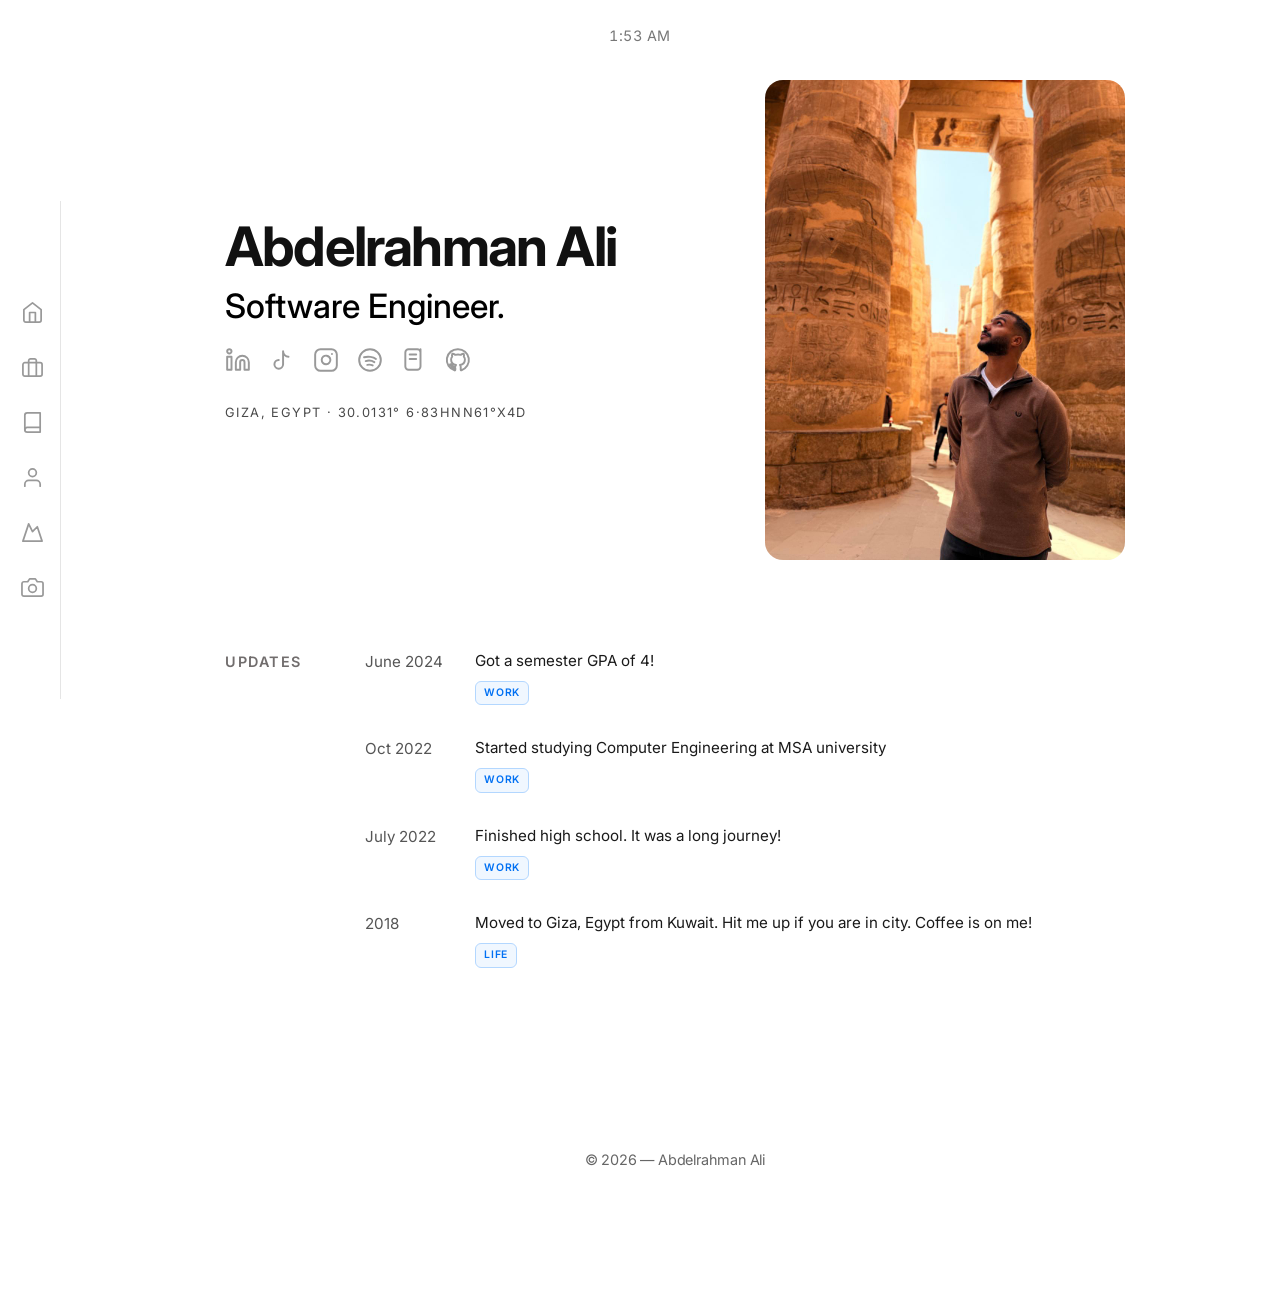
==== commit 2822a008: "Testing automatic deployment" ====
--- a/index.html
+++ b/index.html
@@ -3,7 +3,7 @@
 <head>
     <meta charset="UTF-8">
     <meta name="viewport" content="width=device-width, initial-scale=1.0">
-    <title>Abdelrahman Ali — Software Engineer</title>
+    <title>Abdelrahman Ali Mohamed — Software Engineer</title>
     <link rel="icon" href="favicon.png" type="image/png">
     <!-- Google Fonts Inter -->
     <link rel="preconnect" href="https://fonts.googleapis.com">
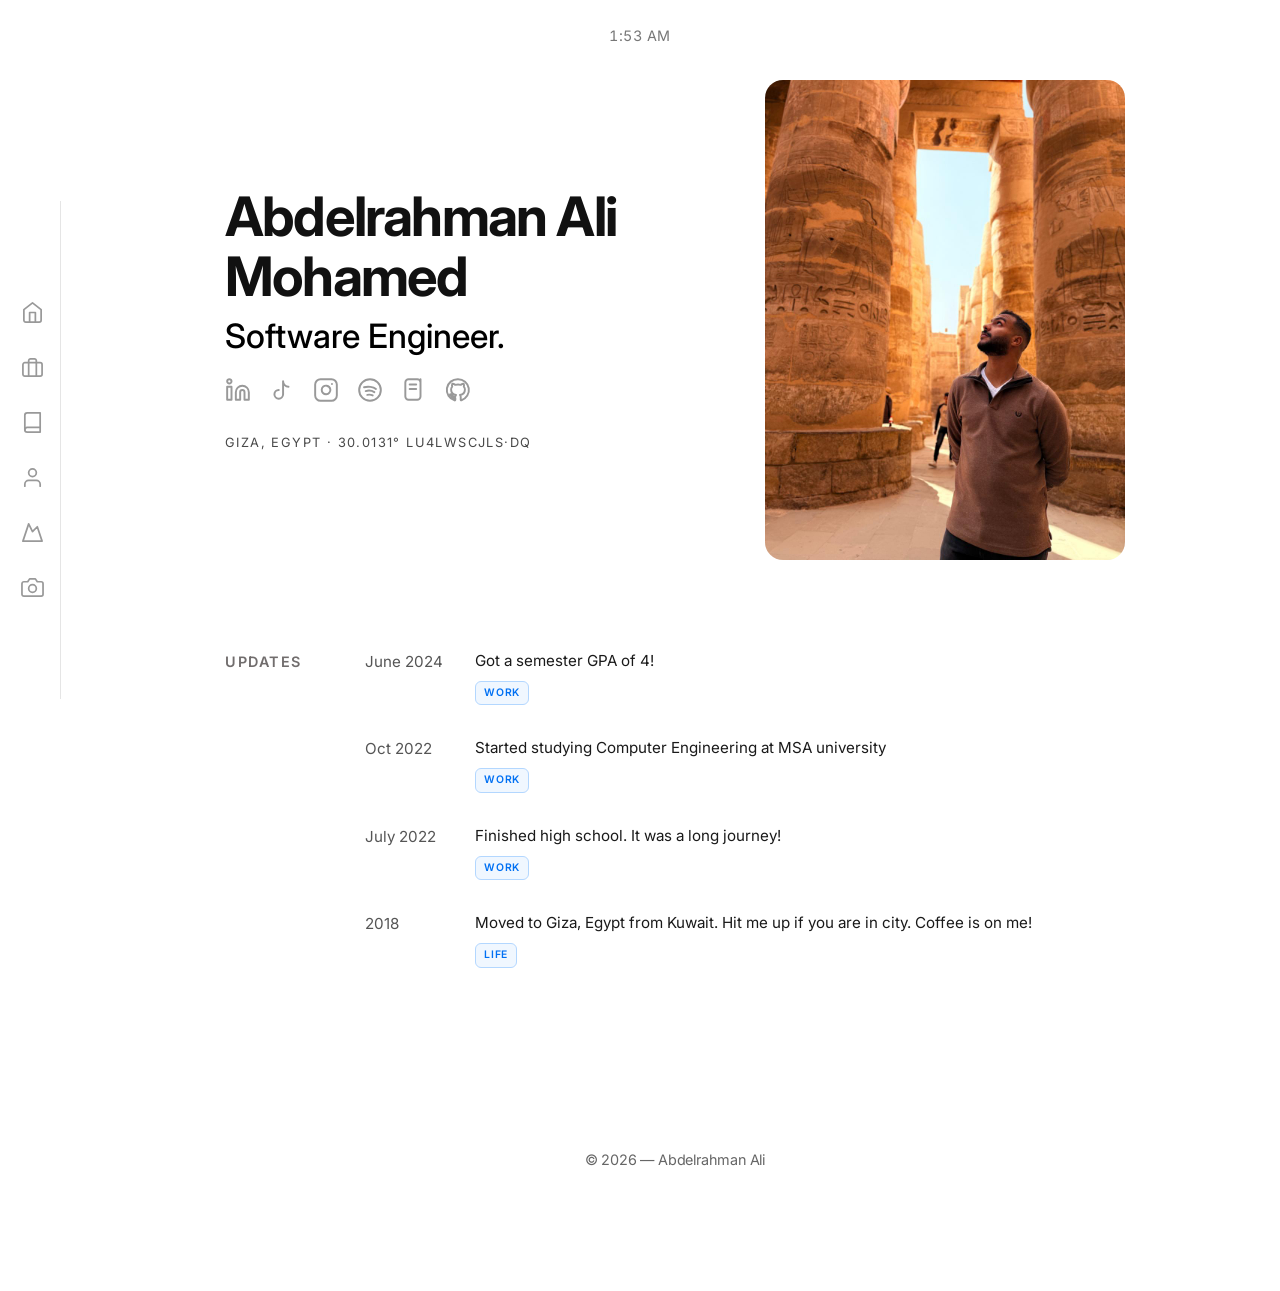
==== commit 0741250a: "Updated visible name on the main page" ====
--- a/index.html
+++ b/index.html
@@ -44,7 +44,7 @@
         <section class="hero fade-in">
             <!-- Text Side -->
             <div class="hero-text">
-    <h1>Abdelrahman Ali</h1>
+    <h1>Abdelrahman Ali Mohamed</h1>
     
     <!-- Flipping Subtitle -->
     <div class="subtitle">
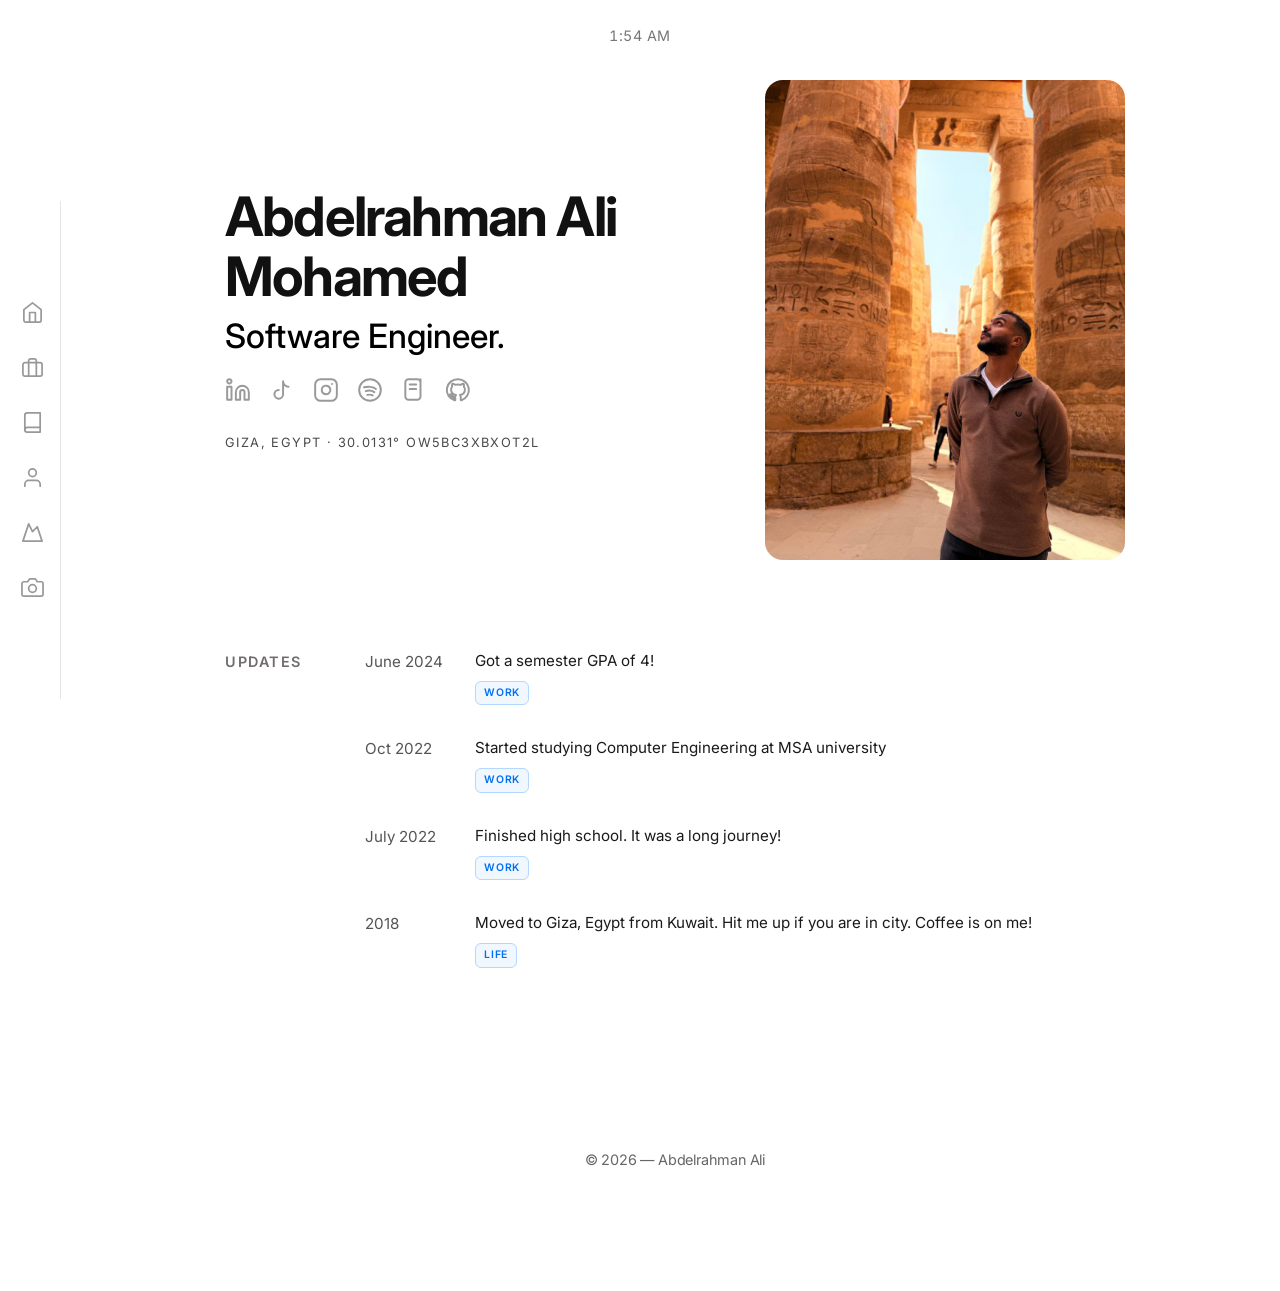
==== commit c42480bd: "Added SEO title and description for Google" ====
--- a/index.html
+++ b/index.html
@@ -3,7 +3,8 @@
 <head>
     <meta charset="UTF-8">
     <meta name="viewport" content="width=device-width, initial-scale=1.0">
-    <title>Abdelrahman Ali Mohamed — Software Engineer</title>
+    <title>Abdelrahman Ali — Software Engineer</title>
+    <meta name="description" content="The personal portfolio and official website of Abdelrahman Ali. Software engineering, projects, and social links.">
     <link rel="icon" href="favicon.png" type="image/png">
     <!-- Google Fonts Inter -->
     <link rel="preconnect" href="https://fonts.googleapis.com">
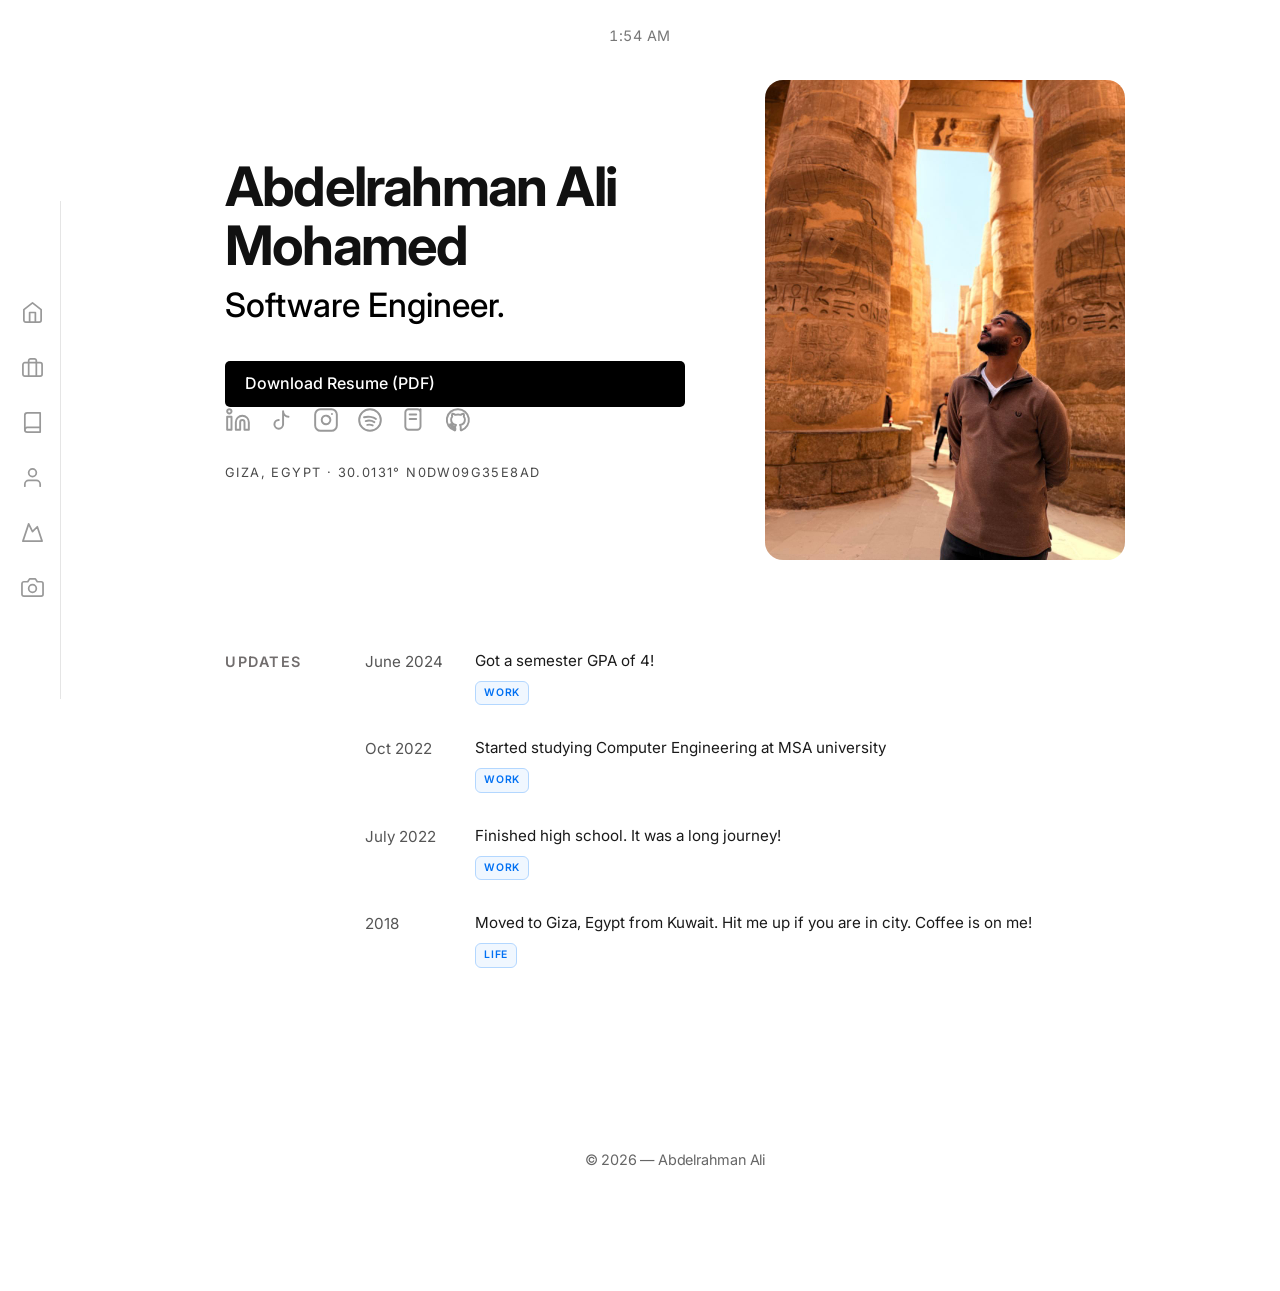
==== commit e58d33a6: "Added downloadable resume PDF to main page" ====
--- a/index.html
+++ b/index.html
@@ -54,6 +54,10 @@
             <span class="word">Content Creator.</span>
         </span>
     </div>
+
+    <a href="Abdelrahman_Ali_Software_Engineer_Resume.pdf" download class="resume-button" target="_blank">
+  Download Resume (PDF)
+</a>
     
     <div class="social-links">
     <!-- 1. LinkedIn -->
--- a/style.css
+++ b/style.css
@@ -232,6 +232,21 @@
     color: inherit;
     display: flex;
     cursor: pointer;
+}
+.resume-button {
+  display: inline-block;
+  margin-top: 15px;
+  padding: 10px 20px;
+  background-color: #000;
+  color: #fff;
+  border-radius: 5px;
+  text-decoration: none;
+  font-weight: 500;
+  transition: background 0.3s ease;
+}
+
+.resume-button:hover {
+  background-color: #333;
 }
 
 /* =======================================================
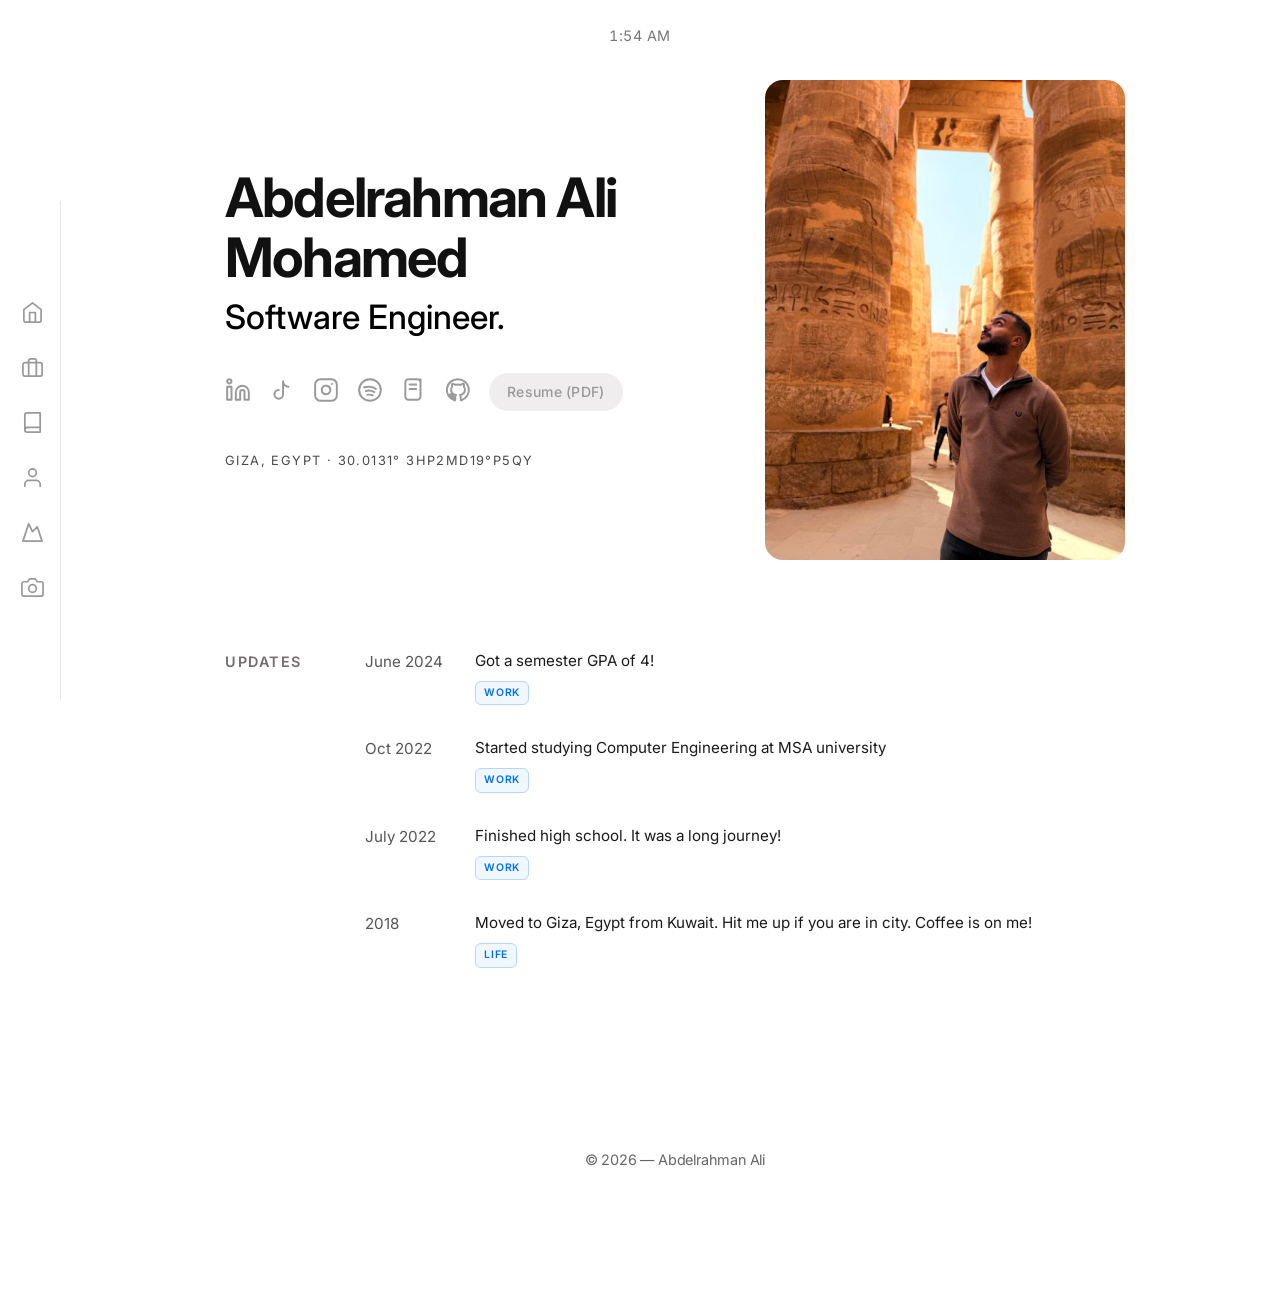
==== commit 66a371b0: "finalized the look and colors of resume PDF button in main page" ====
--- a/index.html
+++ b/index.html
@@ -54,10 +54,6 @@
             <span class="word">Content Creator.</span>
         </span>
     </div>
-
-    <a href="Abdelrahman_Ali_Software_Engineer_Resume.pdf" download class="resume-button" target="_blank">
-  Download Resume (PDF)
-</a>
     
     <div class="social-links">
     <!-- 1. LinkedIn -->
@@ -84,11 +80,15 @@
     <a href="https://github.com/abdelrahmanali29" target="_blank" rel="noopener noreferrer" aria-label="GitHub">
         <svg width="26" height="26" viewBox="0 0 24 24" fill="none" stroke="currentColor" stroke-width="1.8" stroke-linecap="round" stroke-linejoin="round"><path d="M12 2a10 10 0 0 0-3.16 19.59c.5.09.68-.22.68-.48v-1.7c-2.78.6-3.37-1.34-3.37-1.34-.45-1.15-1.11-1.46-1.11-1.46-.91-.62.07-.6.07-.6 1 .07 1.53 1.03 1.53 1.03.87 1.52 2.34 1.07 2.91.83.1-.65.35-1.09.63-1.34-2.22-.25-4.55-1.11-4.55-4.92 0-1.11.38-2 1.03-2.71-.1-.25-.45-1.29.1-2.64 0 0 .84-.27 2.75 1.02.79-.22 1.65-.33 2.5-.33.85 0 1.71.11 2.5.33 1.91-1.29 2.75-1.02 2.75-1.02.55 1.35.2 2.39.1 2.64.65.71 1.03 1.6 1.03 2.71 0 3.82-2.34 4.66-4.57 4.91.36.31.69.92.69 1.85V21c0 .27.18.59.69.49A10 10 0 0 0 12 2z"></path></svg>
     </a>
+    <a href="Abdelrahman_Ali_Software_Engineer_Resume.pdf" download class="resume-button" target="_blank">
+  Resume (PDF)</a>
 </div>
 
     <!-- Location with correct ID -->
     <div class="location-coords" id="location-text">GIZA, EGYPT · 30.0131° N, 31.2089° E</div>
 </div>
+
+
             <!-- Profile Picture Box (Smart Swapping via <picture>) -->
             <div class="hero-image-wrapper">
                 <picture>
@@ -99,6 +99,8 @@
                 </picture>
             </div>
         </section>
+
+        
 
         <!-- Timeline / Updates Section -->
         <div class="updates-section">
--- a/style.css
+++ b/style.css
@@ -235,18 +235,21 @@
 }
 .resume-button {
   display: inline-block;
-  margin-top: 15px;
-  padding: 10px 20px;
-  background-color: #000;
+  margin: 15px 0 10px 0;
+  padding: 8px 18px;
+  background-color: #efeded;
   color: #fff;
-  border-radius: 5px;
+  border-radius: 100px;
   text-decoration: none;
+  font-size: 14px;
   font-weight: 500;
-  transition: background 0.3s ease;
+  letter-spacing: 0.3px;
+  transition: all 0.2s ease;
 }
 
 .resume-button:hover {
-  background-color: #333;
+  background-color: #542727;
+  transform: translateY(-1px);
 }
 
 /* =======================================================
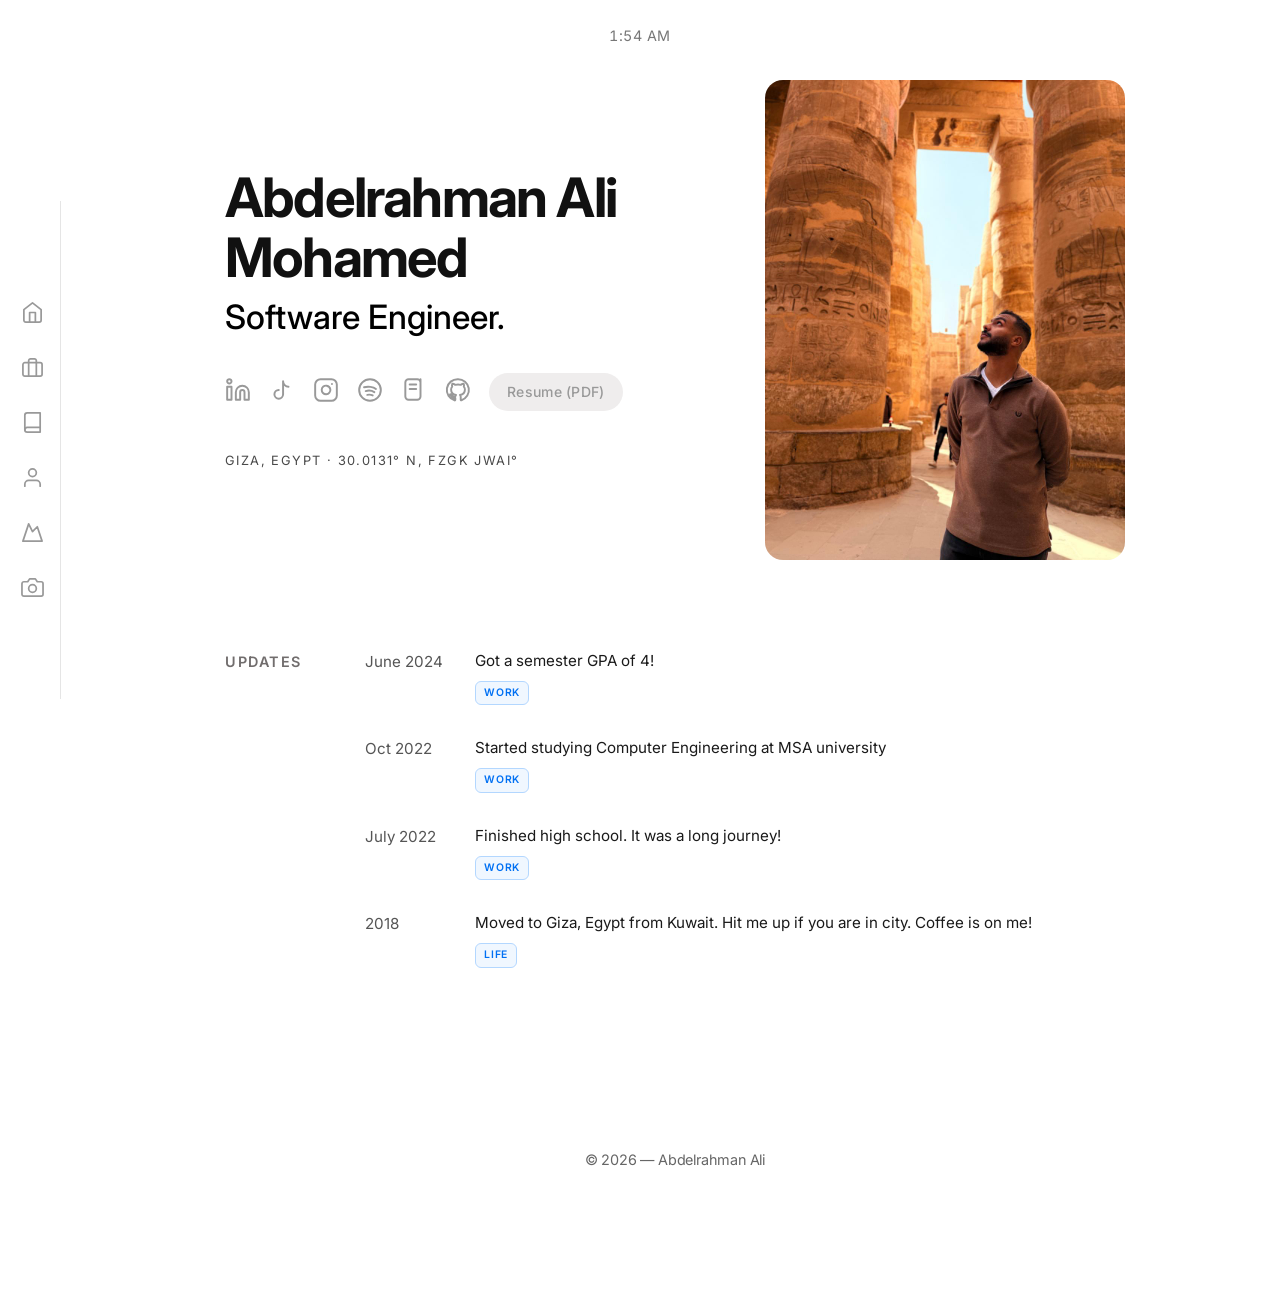
==== commit e33b5138: "wrote the exact comments describing main sections in the project" ====
--- a/index.html
+++ b/index.html
@@ -1,20 +1,40 @@
 <!DOCTYPE html>
 <html lang="en">
+
+<!-- Introduction to styles and fonts used -->
 <head>
     <meta charset="UTF-8">
     <meta name="viewport" content="width=device-width, initial-scale=1.0">
     <title>Abdelrahman Ali — Software Engineer</title>
     <meta name="description" content="The personal portfolio and official website of Abdelrahman Ali. Software engineering, projects, and social links.">
     <link rel="icon" href="favicon.png" type="image/png">
-    <!-- Google Fonts Inter -->
     <link rel="preconnect" href="https://fonts.googleapis.com">
     <link rel="preconnect" href="https://fonts.gstatic.com" crossorigin>
     <link href="https://fonts.googleapis.com/css2?family=Inter:wght@400;500;700&display=swap" rel="stylesheet">
-    <!-- Main Stylesheet -->
     <link rel="stylesheet" href="style.css">
 </head>
+
+<!-- Google Schema Markup for Social Profiles -->
+<script type="application/ld+json">
+{
+  "@context": "https://schema.org",
+  "@type": "Person",
+  "name": "Abdelrahman Ali",
+  "url": "https://theabdelrahmanali.com",
+  "sameAs": [
+    "https://github.com/abdelrahmanali29",
+    "https://www.linkedin.com/in/abdelrahman-ali-mohamed-ahmed-b67b2340b/",
+    "https://www.instagram.com/_theabdelrahman?igsh=MTN2Y2NobmR2cmZ0ZA%3D%3D&utm_source=qr",
+    "https://www.tiktok.com/@_theabdelrahman?_r=1&_t=ZS-98RXVXJEEKa",
+    "https://open.spotify.com/user/315inao5gaed6e7mglwzqdh5z72a?si=uzMacMP1SjyxITcoXXYwaQ&utm_source=copy-link&nd=1&dlsi=5fcfd58b42024b7d"
+    https://www.goodreads.com/user/show/132739107-abdelrahman-ali
+  ]
+}
+</script>
+
+<!-- body of home page -->
 <body>
-<!-- Left Navigation Sidebar -->
+    <!-- Left Navigation Sidebar -->
     <nav class="side-nav">
         <a href="index.html" data-tooltip="Home" aria-label="Home">
             <svg width="25" height="23" viewBox="0 0 24 24" fill="none" stroke="currentColor" stroke-width="1.8" stroke-linecap="round" stroke-linejoin="round"><path d="M3 9l9-7 9 7v11a2 2 0 0 1-2 2H5a2 2 0 0 1-2-2z"></path><polyline points="9 22 9 12 15 12 15 22"></polyline></svg>
@@ -35,79 +55,76 @@
             <svg width="25" height="23" viewBox="0 0 24 24" fill="none" stroke="currentColor" stroke-width="1.8" stroke-linecap="round" stroke-linejoin="round"><path d="M23 19a2 2 0 0 1-2 2H3a2 2 0 0 1-2-2V8a2 2 0 0 1 2-2h4l2-3h6l2 3h4a2 2 0 0 1 2 2z"></path><circle cx="12" cy="13" r="4"></circle></svg>
         </a>
     </nav>
+
+    <!-- Main Content Container -->
     <div class="container">
-        <!-- Clock Display Header -->
+            <!-- clock -->
         <header class="clock-display">
             <span id="live-clock">6:40 PM</span>
         </header>
 
-        <!-- Hero Section -->
+        <!-- name -->
         <section class="hero fade-in">
-            <!-- Text Side -->
             <div class="hero-text">
-    <h1>Abdelrahman Ali Mohamed</h1>
+        <h1>Abdelrahman Ali Mohamed</h1>
     
-    <!-- Flipping Subtitle -->
+    <!-- Job title -->
     <div class="subtitle">
         <span class="flip-container">
             <span class="word active">Software Engineer.</span>
             <span class="word">Content Creator.</span>
         </span>
     </div>
-    
+    <!-- social media and main links -->
     <div class="social-links">
-    <!-- 1. LinkedIn -->
+        <!-- LinkedIn -->
     <a href="https://www.linkedin.com/in/abdelrahman-ali-mohamed-ahmed-b67b2340b" target="_blank" rel="noopener noreferrer" aria-label="LinkedIn">
         <svg width="26" height="26" viewBox="0 0 24 24" fill="none" stroke="currentColor" stroke-width="1.8" stroke-linecap="round" stroke-linejoin="round"><path d="M16 8a6 6 0 0 1 6 6v7h-4v-7a2 2 0 0 0-2-2 2 2 0 0 0-2 2v7h-4v-7a6 6 0 0 1 6-6z"></path><rect x="2" y="9" width="4" height="12"></rect><circle cx="4" cy="4" r="2"></circle></svg>
     </a>
-    <!-- 2. TikTok -->
+        <!-- Tiktok -->
     <a href="https://www.tiktok.com/@_theabdelrahman?_r=1&_t=ZS-98RXVXJEEKa" target="_blank" rel="noopener noreferrer" aria-label="TikTok">
         <svg width="26" height="26" viewBox="0 0 24 24" fill="none" stroke="currentColor" stroke-width="1.8" stroke-linecap="round" stroke-linejoin="round"><path d="M9 12a4 4 0 1 0 4 4V4a5 5 0 0 0 5 5"></path></svg>
     </a>
-    <!-- 3. Instagram -->
+        <!-- Instragram -->
     <a href="https://www.instagram.com/_theabdelrahman?igsh=MTN2Y2NobmR2cmZ0ZA%3D%3D&utm_source=qr" target="_blank" rel="noopener noreferrer" aria-label="Instagram">
         <svg width="26" height="26" viewBox="0 0 24 24" fill="none" stroke="currentColor" stroke-width="1.8" stroke-linecap="round" stroke-linejoin="round"><rect x="2" y="2" width="20" height="20" rx="5" ry="5"></rect><path d="M16 11.37A4 4 0 1 1 12.63 8 4 4 0 0 1 16 11.37z"></path><line x1="17.5" y1="6.5" x2="17.51" y2="6.5"></line></svg>
     </a>
-    <!-- 4. Spotify -->
+        <!-- Spotify -->
     <a href="https://open.spotify.com/user/315inao5gaed6e7mglwzqdh5z72a?si=uzMacMP1SjyxITcoXXYwaQ&utm_source=copy-link" target="_blank" rel="noopener noreferrer" aria-label="Spotify">
         <svg width="26" height="26" viewBox="0 0 24 24" fill="none" stroke="currentColor" stroke-width="1.8" stroke-linecap="round" stroke-linejoin="round"><circle cx="12" cy="12" r="10"></circle><path d="M6.5 9.5c3.5-1 8.5-.5 11 1.5"></path><path d="M8 13c2.5-.7 6-.3 8 1"></path><path d="M9.5 16.5c1.5-.4 3.5-.2 5 .5"></path></svg>
     </a>
-    <!-- 5. Goodreads -->
+        <!-- Goodreads -->
     <a href="https://www.goodreads.com/user/show/132739107" target="_blank" rel="noopener noreferrer" aria-label="Goodreads">
         <svg width="26" height="26" viewBox="0 0 24 24" fill="none" stroke="currentColor" stroke-width="1.8" stroke-linecap="round" stroke-linejoin="round"><path d="M18 2v16a3 3 0 0 1-3 3H7a3 3 0 0 1-3-3V5a3 3 0 0 1 3-3h8a3 3 0 0 1 3 3z"></path><line x1="8" y1="7" x2="14" y2="7"></line><line x1="8" y1="11" x2="14" y2="11"></line></svg>
-    </a>
-    <!-- 6. GitHub -->
+    </a>        
+        <!-- Github -->
     <a href="https://github.com/abdelrahmanali29" target="_blank" rel="noopener noreferrer" aria-label="GitHub">
         <svg width="26" height="26" viewBox="0 0 24 24" fill="none" stroke="currentColor" stroke-width="1.8" stroke-linecap="round" stroke-linejoin="round"><path d="M12 2a10 10 0 0 0-3.16 19.59c.5.09.68-.22.68-.48v-1.7c-2.78.6-3.37-1.34-3.37-1.34-.45-1.15-1.11-1.46-1.11-1.46-.91-.62.07-.6.07-.6 1 .07 1.53 1.03 1.53 1.03.87 1.52 2.34 1.07 2.91.83.1-.65.35-1.09.63-1.34-2.22-.25-4.55-1.11-4.55-4.92 0-1.11.38-2 1.03-2.71-.1-.25-.45-1.29.1-2.64 0 0 .84-.27 2.75 1.02.79-.22 1.65-.33 2.5-.33.85 0 1.71.11 2.5.33 1.91-1.29 2.75-1.02 2.75-1.02.55 1.35.2 2.39.1 2.64.65.71 1.03 1.6 1.03 2.71 0 3.82-2.34 4.66-4.57 4.91.36.31.69.92.69 1.85V21c0 .27.18.59.69.49A10 10 0 0 0 12 2z"></path></svg>
     </a>
-    <a href="Abdelrahman_Ali_Software_Engineer_Resume.pdf" download class="resume-button" target="_blank">
-  Resume (PDF)</a>
-</div>
+        <!-- Resume -->
+    <a href="Abdelrahman_Ali_Software_Engineer_Resume.pdf" download class="resume-button" target="_blank"> Resume (PDF)</a>
+    </div>
 
-    <!-- Location with correct ID -->
+    <!-- Location -->
     <div class="location-coords" id="location-text">GIZA, EGYPT · 30.0131° N, 31.2089° E</div>
-</div>
-
-
+    </div>
             <!-- Profile Picture Box (Smart Swapping via <picture>) -->
             <div class="hero-image-wrapper">
                 <picture>
-                    <!-- Trigger: When window shrinks below 850px, switch to Keffiyeh -->
+                    <!-- Trigger: When window shrinks below 850px, switch to shrinkek photo -->
                     <source media="(max-width: 850px)" srcset="shrinkedpage.jpeg">
-                    <!-- Default: Full screen shows Temple -->
+                    <!-- Default: Full screen shows home page photo -->
                     <img src="full page.jpeg" alt="Abdelrahman Ali" class="hero-img">
                 </picture>
             </div>
         </section>
 
-        
-
-        <!-- Timeline / Updates Section -->
+        <!-- Timeline / Updates Section (from newest to oldest) -->
         <div class="updates-section">
             <div class="updates-title">UPDATES</div>
             <div class="updates-list">
-                
-                <!-- 1. June 2024 (Newest) -->
+
+            <!-- update 1 -->
                 <a href="work.html" class="update-item">
                     <div class="update-date">June 2024</div>
                     <div class="update-content">
@@ -116,7 +133,7 @@
                     </div>
                 </a>
 
-                <!-- 2. Oct 2022 -->
+            <!-- update 2 -->
                 <a href="work.html" class="update-item">
                     <div class="update-date">Oct 2022</div>
                     <div class="update-content">
@@ -125,7 +142,7 @@
                     </div>
                 </a>
 
-                <!-- 3. July 2022 -->
+            <!-- update 3 -->
                 <a href="work.html" class="update-item">
                     <div class="update-date">July 2022</div>
                     <div class="update-content">
@@ -134,7 +151,7 @@
                     </div>
                 </a>
 
-                <!-- 4. 2018 (Oldest - Life has no link page) -->
+            <!-- update 4 -->
                 <div class="update-item static-update">
                     <div class="update-date">2018</div>
                     <div class="update-content">
@@ -148,6 +165,7 @@
 
     <!-- Main JavaScript -->
     <script src="script.js"></script>
+    
     <!-- Footer Copyright -->
     <footer class="site-footer">
         <p>&copy; 2026 — Abdelrahman Ali</p>
--- a/style.css
+++ b/style.css
@@ -1,5 +1,5 @@
 /* =======================================================
-   1. BASE STYLES & RESET
+   BASE STYLES & RESET
    ======================================================= */
 * {
     margin: 0;
@@ -21,7 +21,7 @@
 }
 
 /* =======================================================
-   2. CLOCK HEADER
+   CLOCK HEADER
    ======================================================= */
 .clock-display {
     text-align: center;
@@ -33,7 +33,10 @@
 }
 
 /* =======================================================
-   EXACT MATCH HERO LAYOUT & TYPOGRAPHY
+   Home Page
+   ======================================================= */
+/* =======================================================
+   1. HOME page - page and photo LAYOUT & TYPOGRAPHY
    ======================================================= */
 .hero {
     display: flex;
@@ -65,7 +68,7 @@
     color: #222222;
     margin-bottom: 14px;
     font-weight: 400;
-    height: 54px; /* Increased height to fit 2.1rem text */
+    height: 54px; 
     overflow: hidden;
     display: flex;
     align-items: center;
@@ -75,7 +78,7 @@
     display: inline-block;
     position: relative;
     height: 100%;
-    width: 450px; /* Wide enough so 'Software Engineer.' stays on one line */
+    width: 450px; 
 }
 
 .flip-container .word {
@@ -86,7 +89,7 @@
     font-weight: 500;
     color: #000000;
     opacity: 0;
-    transform: translateY(25px); /* Increased travel distance for larger font */
+    transform: translateY(25px); 
     transition: opacity 0.4s ease, transform 0.4s ease;
 }
 
@@ -100,34 +103,6 @@
     transform: translateY(-25px);
 }
 
-/* Social Icons Row */
-.social-links {
-    display: flex;
-    gap: 18px; /* Increased spacing to match larger icon scale */
-    margin-bottom: 14px;
-    align-items: center;
-}
-
-.social-links a {
-    color: #999999;
-    display: flex;
-    align-items: center;
-    transition: color 0.2s ease;
-}
-
-.social-links a:hover {
-    color: #111111;
-}
-
-.location-coords {
-    font-size: 0.8rem;
-    color: #494949;
-    letter-spacing: 1.4px;
-    text-transform: uppercase;
-    margin-top: 16px; /* Adds clear separation between icons and coordinates */
-}
-
-/* Exact Image Card Proportions */
 .hero-image-wrapper {
     flex: 0 0 360px;
 }
@@ -139,100 +114,36 @@
     border-radius: 18px;
     display: block;
 }
-/* =======================================================
-   UPDATES SECTION STYLING (Reference Matched)
-   ======================================================= */
-.updates-section {
-    display: flex;
-    align-items: flex-start;
-    margin-top: 60px;
-    padding-bottom: 80px;
-    font-family: inherit;
-}
-
-.updates-title {
-    font-size: 0.9rem;
-    font-weight: 600;
-    letter-spacing: 1.5px;
-    color: #716d6d;
-    width: 140px;
+
+/* =======================================================
+   2. HOME page - Social Icons Row & resume button
+   ======================================================= */
+.social-links {
+    display: flex;
+    gap: 18px; 
+    margin-bottom: 14px;
+    align-items: center;
+}
+
+.social-links a {
+    color: #999999;
+    display: flex;
+    align-items: center;
+    transition: color 0.2s ease;
+}
+
+.social-links a:hover {
+    color: #111111;
+}
+
+.location-coords {
+    font-size: 0.8rem;
+    color: #494949;
+    letter-spacing: 1.4px;
     text-transform: uppercase;
-}
-
-.updates-list {
-    flex: 1;
-    display: flex;
-    flex-direction: column;
-    gap: 32px; /* Clean vertical spacing between entries */
-}
-
-.update-item {
-    display: flex;
-    align-items: flex-start;
-    text-decoration: none;
-    color: inherit;
-    transition: opacity 0.2s ease;
-}
-
-.update-item:not(.static-update):hover {
-    opacity: 0.75;
-}
-
-.update-date {
-    width: 110px;
-    font-size: 0.95rem;
-    color: #555555;
-    font-weight: 400;
-}
-
-.update-content {
-    flex: 1;
-    display: flex;
-    flex-direction: column;
-    gap: 8px;
-}
-
-.update-content p {
-    font-size: 0.95rem;
-    color: #1a1a1a;
-    line-height: 1.5;
-    margin: 0;
-}
-
-/* Rounded Outline Tag Pill */
-.update-tag {
-    align-self: flex-start;
-    font-size: 0.65rem;
-    font-weight: 600;
-    letter-spacing: 0.8px;
-    color: #0070f3; /* Clean bright blue */
-    border: 1px solid #b3d7ff; /* Light blue border */
-    background-color: #f0f7ff; /* Very faint light blue fill */
-    padding: 3px 8px;
-    border-radius: 6px;
-    text-transform: uppercase;
-}
-/* =======================================================
-   6. ANIMATIONS
-   ======================================================= */
-.fade-in {
-    opacity: 0;
-    transform: translateY(12px);
-    transition: opacity 0.6s ease, transform 0.6s ease;
-}
-
-.fade-in.visible {
-    opacity: 1;
-    transform: translateY(0);
-}
-
-/* Clickable Timeline Row Styling */
-a.timeline-item {
-    text-decoration: none;
-    color: inherit;
-    display: flex;
-    cursor: pointer;
-}
+    margin-top: 16px; 
+}
+
 .resume-button {
   display: inline-block;
   margin: 15px 0 10px 0;
@@ -248,8 +159,102 @@
 }
 
 .resume-button:hover {
-  background-color: #542727;
+  background-color: #ffffff;
   transform: translateY(-1px);
+}
+
+/* =======================================================
+   3. HOME page - UPDATES SECTION STYLING 
+   ======================================================= */
+.updates-section {
+    display: flex;
+    align-items: flex-start;
+    margin-top: 60px;
+    padding-bottom: 80px;
+    font-family: inherit;
+}
+
+.updates-title {
+    font-size: 0.9rem;
+    font-weight: 600;
+    letter-spacing: 1.5px;
+    color: #716d6d;
+    width: 140px;
+    text-transform: uppercase;
+}
+
+.updates-list {
+    flex: 1;
+    display: flex;
+    flex-direction: column;
+    gap: 32px; 
+}
+
+.update-item {
+    display: flex;
+    align-items: flex-start;
+    text-decoration: none;
+    color: inherit;
+    transition: opacity 0.2s ease;
+}
+
+.update-item:not(.static-update):hover {
+    opacity: 0.75;
+}
+
+.update-date {
+    width: 110px;
+    font-size: 0.95rem;
+    color: #555555;
+    font-weight: 400;
+}
+
+.update-content {
+    flex: 1;
+    display: flex;
+    flex-direction: column;
+    gap: 8px;
+}
+
+.update-content p {
+    font-size: 0.95rem;
+    color: #1a1a1a;
+    line-height: 1.5;
+    margin: 0;
+}
+
+.update-tag {
+    align-self: flex-start;
+    font-size: 0.65rem;
+    font-weight: 600;
+    letter-spacing: 0.8px;
+    color: #0070f3; 
+    border: 1px solid #b3d7ff; 
+    background-color: #f0f7ff; 
+    padding: 3px 8px;
+    border-radius: 6px;
+    text-transform: uppercase;
+}
+
+/* =======================================================
+   ANIMATIONS
+   ======================================================= */
+.fade-in {
+    opacity: 0;
+    transform: translateY(12px);
+    transition: opacity 0.6s ease, transform 0.6s ease;
+}
+
+.fade-in.visible {
+    opacity: 1;
+    transform: translateY(0);
+}
+
+a.timeline-item {
+    text-decoration: none;
+    color: inherit;
+    display: flex;
+    cursor: pointer;
 }
 
 /* =======================================================
@@ -262,11 +267,10 @@
     transform: translateY(-50%);
     display: flex;
     flex-direction: column;
-    gap: 32px; /* Adjusted gap to balance out 5 items perfectly */
+    gap: 32px; 
     z-index: 100;
 }
 
-/* Vertical separating line positioned to the right of the icons */
 .side-nav::after {
     content: '';
     position: absolute;
@@ -291,9 +295,6 @@
     color: #111111;
 }
 
-/* =======================================================
-   SIDEBAR TOOLTIPS (Appearing right beside the icon)
-   ======================================================= */
 .side-nav a {
     position: relative;
 }
@@ -320,7 +321,6 @@
     z-index: 101;
 }
 
-/* Make it appear instantly on hover */
 .side-nav a:hover::before {
     opacity: 1;
     visibility: visible;
@@ -329,6 +329,7 @@
 body {
     padding-left: 90px;
 }
+
 /* =======================================================
    SITE FOOTER
    ======================================================= */
@@ -341,12 +342,13 @@
     font-weight: 400;
     letter-spacing: -0.2px;
 }
-
-/* =======================================================
-   SCOPED STYLING FOR WORK PAGE ONLY (Does not affect Home)
-   ======================================================= */
-/* =======================================================
-   EXACT VIEWPORT-CENTERED TOP CLOCK
+/*=====================================================================================================================================================
+
+/* =======================================================
+   Work Page
+   ======================================================= */
+   /* =======================================================
+   1. WORK page - page and photo LAYOUTs & TYPOGRAPHY
    ======================================================= */
 .work-page {
     position: relative;
@@ -366,11 +368,10 @@
     white-space: nowrap;
 }
 
-/* Reset work container top padding so content flows naturally below the absolute clock */
 .work-container {
     width: 100%;
     max-width: 580px;
-    padding: 10px 20px 80px 20px; /* Generous top padding so content starts cleanly under the clock */
+    padding: 10px 20px 80px 20px; 
     margin: 0 auto;
     display: flex;
     flex-direction: column;
@@ -384,8 +385,8 @@
     height: 380px;
     border-radius: 20px;
     overflow: hidden;
-    margin-left: auto;      /* Forces block centering */
-    margin-right: auto;     /* Forces block centering */
+    margin-left: auto;      
+    margin-right: auto;     
     margin-bottom: 28px;
     box-shadow: 0 8px 24px rgba(0, 0, 0, 0.05);
 }
@@ -396,7 +397,6 @@
     object-fit: cover;
     display: block;
 }
-/* Header Text */
 .work-header {
     width: 100%;
     text-align: left;
@@ -418,7 +418,6 @@
     margin: 0;
 }
 
-/* Name and Role Title */
 .work-profile-info {
     width: 100%;
     text-align: center;
@@ -440,7 +439,9 @@
     margin: 0;
 }
 
-/* Action Buttons */
+/* =======================================================
+   2. WORK page - buttons
+   ======================================================= */
 .work-actions {
     display: flex;
     justify-content: center;
@@ -474,17 +475,17 @@
 }
 
 /* =======================================================
-   EXACT OMAR-STYLE BIO ALIGNMENT
+   3. WORK page - BIO styling 
    ======================================================= */
 .work-bio-section {
     display: flex;
     align-items: flex-start;
     justify-content: flex-start;
     width: 100%;
-    max-width: 650px; /* Matches your main .work-container max-width so it locks into the exact same left alignment */
+    max-width: 650px; 
     margin: -40px auto 80px auto;
     text-align: left;
-    gap: 20px; /* Exact gap between the BIO label and paragraphs */
+    gap: 20px; 
 }
 
 .bio-label, 
@@ -525,11 +526,9 @@
 }
 
 /* =======================================================
-   8. EXPERIENCE & PROJECTS SECTIONS
-   ======================================================= */
-
-/* Shared Layout Wrapper for all bottom sections */
-.work-bio-section, /* Targets your existing bio wrapper */
+   4. WORK page - EXPERIENCE & PROJECTS SECTIONS
+   ======================================================= */
+.work-bio-section, 
 .work-section {
     display: flex;
     align-items: flex-start;
@@ -541,7 +540,6 @@
     gap: 20px;
 }
 
-/* Shared Left-Side Label */
 .section-label {
     font-size: 0.85rem;
     font-weight: 500;
@@ -560,7 +558,6 @@
     gap: 24px;
 }
 
-/* --- Experience Styling --- */
 .experience-item {
     display: flex;
     justify-content: space-between;
@@ -616,7 +613,6 @@
     margin-left: 16px;
 }
 
-/* --- Projects Portfolio (Visual Cards) --- */
 .projects-grid {
     display: grid;
     grid-template-columns: 1fr 1fr;
@@ -624,7 +620,6 @@
     width: 100%;
 }
 
-/* Add a bit of breathing room to stacked labels */
 .section-label {
     line-height: 1.5;
 }
@@ -638,7 +633,7 @@
     flex-direction: column;
     text-decoration: none;
     transition: transform 0.2s ease, box-shadow 0.2s ease;
-    min-height: 280px; /* Gives the card that tall, spacious feel */
+    min-height: 280px; 
 }
 
 .project-card-visual:hover {
@@ -650,7 +645,7 @@
     display: flex;
     align-items: center;
     gap: 12px;
-    margin-bottom: 30px; /* Pushes the graphic down towards the center */
+    margin-bottom: 30px; 
 }
 
 .project-icon {
@@ -679,7 +674,6 @@
     width: 100%;
 }
 
-/* Styles for when you eventually add an <img> tag for the screenshot */
 .project-graphic img {
     max-width: 100%;
     max-height: 180px;
@@ -687,7 +681,7 @@
 }
 
 /* =======================================================
-   9. SKILLS SECTION
+   5. WORK page - SKILLS SECTION
    ======================================================= */
 .skills-container {
     display: flex;
@@ -715,15 +709,14 @@
     gap: 10px;
 }
 
-/* Recreating the pale blue rounded tags */
 .skill-tag {
     font-family: -apple-system, BlinkMacSystemFont, "Segoe UI", Roboto, Helvetica, Arial, sans-serif;
     font-size: 0.9rem;
     color: #333333;
-    background-color: #f7fbff; /* Very pale blue background */
-    border: 1px solid #cde0ff; /* Light blue outline */
+    background-color: #f7fbff; 
+    border: 1px solid #cde0ff; 
     padding: 6px 14px;
-    border-radius: 8px; /* Softly rounded corners */
+    border-radius: 8px; 
     display: inline-flex;
     align-items: center;
     gap: 8px;
@@ -734,7 +727,6 @@
     background-color: #ebf4ff;
 }
 
-/* The tiny badge for Language levels/regions */
 .lang-badge {
     font-size: 0.65rem;
     font-weight: 600;
@@ -745,23 +737,26 @@
     letter-spacing: 0.5px;
 }
 
+/* =======================================================
+   6. WORK page - EDUCATION SECTION
+   ======================================================= */
 .edu-logo {
-    width: 65px; /* Big enough to match the text height */
+    width: 65px; 
     height: 65px;
-    background-color: transparent !important; /* Removes the gray box completely */
-    padding: 0 !important; /* Removes any spacing squeezing the logo */
+    background-color: transparent !important; 
+    padding: 0 !important; 
     border-radius: 0;
 }
 
 .edu-logo img {
     width: 200%;
     height: 170%;
-    object-fit: contain; /* Ensures the logo stretches to fill the whole 65px space */
+    object-fit: contain; 
     background-color: transparent;
 }
 
 /* =======================================================
-   10. CONTACT SECTION
+   7.  WORK page - CONTACT SECTION
    ======================================================= */
 .contact-actions {
     display: flex;
@@ -795,7 +790,6 @@
     color: #666666;
 }
 
-/* Divider with 'or' in the middle */
 .contact-divider {
     display: flex;
     align-items: center;
@@ -816,7 +810,6 @@
     padding: 0 16px;
 }
 
-/* Email Form */
 .contact-form {
     display: flex;
     flex-direction: column;
@@ -878,10 +871,8 @@
 }
 
 /* =======================================================
-   12. FIXED LEFT ICON BAR (Corrected Layout Overlay)
-   ======================================================= */
-
-/* Top Center Clock */
+   FIXED LEFT ICON BAR (Corrected Layout Overlay)
+   ======================================================= */
 .top-clock {
     position: absolute;
     left: 50%;
@@ -894,7 +885,6 @@
     z-index: 100;
 }
 
-/* Floating Left Icon Bar */
 .left-icon-bar {
     position: fixed;
     left: 24px;
@@ -933,9 +923,11 @@
 }
 
 /* =======================================================
-   11. ABOUT PAGE STYLES
-   ======================================================= */
-
+   ABOUT PAGE 
+   ======================================================= */
+   /* =======================================================
+   1.  ABOUT page - page and photo LAYOUTs & TYPOGRAPHY
+   ======================================================= */
 .about-page .work-container {
     max-width: 800px !important; 
 }
@@ -946,24 +938,22 @@
     padding: 0 !important;
 }
 
-/* Master Layout for the Intro Row */
 .about-section {
     display: flex !important;
-    gap: 35px !important; /* Uniform gap for all rows */
+    gap: 35px !important; 
     margin-top: 0px !important; 
     margin-bottom: 60px !important;
     align-items: flex-start !important;
 }
 
-/* 🌟 THE MAGIC RIGHT-ALIGN FOR THE INTRO LABEL */
 .about-section .section-label {
-    width: 130px !important; /* Exact same width for all labels */
+    width: 130px !important; 
     flex-shrink: 0 !important;
     font-size: 0.85rem !important;
     color: #3c3c3c !important;
     text-transform: uppercase !important;
     letter-spacing: 1.5px !important;
-    text-align: right !important; /* Makes it end at the same point! */
+    text-align: right !important; 
     margin-top: 5px !important; 
 }
 
@@ -973,7 +963,6 @@
     max-width: 700px !important;
 }
 
-/* Cleaned up Image (no more negative margins) */
 .about-hero-img {
     display: block !important;
     margin: 0 0 15px 0 !important; 
@@ -984,7 +973,6 @@
     border-radius: 12px !important;
 }
 
-/* Cleaned up Text (no more negative margins) */
 .about-text {
     width: 100% !important; 
     margin-left: 0 !important; 
@@ -1013,28 +1001,24 @@
 }
 
 /* =======================================================
-   12. PILL TAGS STYLES (HOBBIES, YES, NO)
-   ======================================================= */
-
-/* Master Layout for Tag Rows */
+   2.  ABOUT page - PILL TAGS STYLES (HOBBIES, YES, NO)
+   ======================================================= */
 .about-section.align-tags {
     display: flex !important;
     flex-direction: row !important;
     justify-content: flex-start !important;
     align-items: flex-start !important;
-    gap: 35px !important; /* Matches the 35px gap of the intro row */
+    gap: 35px !important; 
     margin-bottom: 40px !important;
 }
 
-/* 🌟 THE MAGIC RIGHT-ALIGN FOR HOBBIES, YES, NO */
 .align-tags .section-label {
-    width: 130px !important; /* Exact same width */
+    width: 130px !important; 
     flex-shrink: 0 !important;
-    text-align: right !important; /* Makes it end at the same point! */
+    text-align: right !important; 
     margin-top: 8px !important; 
 }
 
-/* Cleaned up Tags Container (no more negative margins) */
 .align-tags .tags-container {
     display: flex !important;
     flex-direction: row !important;
@@ -1076,27 +1060,24 @@
 }
 
 /* =======================================================
-   13. BRAND NEW COUNTRIES & EDC STYLES
-   ======================================================= */
-
-/* Master Layout for Countries Row */
+   3.  ABOUT page - COUNTRIES & EDC STYLES
+   ======================================================= */
 .countries-row {
     display: flex !important;
     align-items: flex-start !important;
-    gap: 35px !important; /* Matches the 35px gap */
+    gap: 35px !important; 
     margin-bottom: 40px !important;
 }
 
-/* 🌟 THE MAGIC RIGHT-ALIGN FOR COUNTRIES VISITED */
 .countries-row .section-label {
-    width: 130px !important; /* Exact same width */
+    width: 130px !important; 
     flex-shrink: 0 !important;
     text-transform: uppercase !important;
     font-size: 0.85rem !important;
     color: #333333 !important;
     letter-spacing: 1.5px !important;
     line-height: 1.4 !important;
-    text-align: right !important; /* Makes it end at the same point! */
+    text-align: right !important; 
     margin-top: 8px !important;
 }
 
@@ -1127,23 +1108,21 @@
     font-weight: 500 !important;
 }
 
-/* Master Layout for EDC Row */
 .edc-row {
     display: flex !important;
     align-items: flex-start !important;
-    gap: 35px !important; /* Matches the 35px gap */
+    gap: 35px !important; 
     margin-bottom: 60px !important;
 }
 
-/* 🌟 THE MAGIC RIGHT-ALIGN FOR EDC */
 .edc-row .section-label {
-    width: 50px !important; /* Exact same width */
+    width: 50px !important; 
     flex-shrink: 0 !important;
     text-transform: uppercase !important;
     font-size: 0.85rem !important;
     color: #333333 !important;
     letter-spacing: 1.5px !important;
-    text-align: right !important; /* Makes it end at the same point! */
+    text-align: right !important; 
     margin-top: 2.5px !important;
 }
 
@@ -1194,6 +1173,9 @@
     text-align: center !important;
 }
 
+/* =======================================================
+   4. ABOUT page - CONTACT SECTION
+   ======================================================= */
 .contact-section {
   display: flex;
   gap: 3rem;
@@ -1206,15 +1188,13 @@
   font-weight: 500;
   letter-spacing: 1px;
   color: #333;
-
-  width: 120px; /* Keeps the label neatly on the left */
+  width: 120px; 
 }
 
 .contact-content {
   flex: 1;
 }
 
-/* Pill Buttons */
 .button-group {
   display: flex;
   gap: 1rem;
@@ -1236,7 +1216,6 @@
   border-color: #ccc;
 }
 
-/* "Or" Divider */
 .divider {
   display: flex;
   align-items: center;
@@ -1257,7 +1236,6 @@
   padding: 0 1rem;
 }
 
-/* Form Styles */
 .contact-form {
   display: flex;
   flex-direction: column;
@@ -1308,18 +1286,18 @@
 }
 
 /* =======================================================
-   14. READS PAGE STYLES
-   ======================================================= */
-
-/* Container widened to make the image massive */
+   READS PAGE STYLES
+   ======================================================= */
+/* =======================================================
+   1. READS page - page and photo LAYOUTs & TYPOGRAPHY
+   ======================================================= */
 .reads-container {
     width: 100%;
-    max-width: 950px; /* Increased from 800px to match Omar's scale */
+    max-width: 950px; 
     margin: 0 auto;
     padding: 20px 20px 60px 20px;
 }
 
-/* Live Time Styling (Top Center) */
 .top-time-container {
     text-align: center;
     padding: 0 0 40px 0;
@@ -1328,7 +1306,6 @@
     letter-spacing: 1px;
 }
 
-/* Header Text Alignments */
 .reads-header {
     margin-bottom: 0px;
     text-align: left;
@@ -1347,17 +1324,15 @@
     margin: 0;
 }
 
-/* The Massive Hero Image */
 .reads-hero-img {
     width: 150%;
-    max-height: 600px; /* Prevents it from getting too tall on giant monitors */
+    max-height: 600px; 
     object-fit: cover;
     border-radius: 12px;
     display: block;
-    margin-bottom: 30px; /* Space between image and quote */
-}
-
-/* The Quote Section */
+    margin-bottom: 30px; 
+}
+
 .reads-quote {
     text-align: center;
     margin-bottom: 20px;
@@ -1365,7 +1340,7 @@
 
 .reads-quote h2 {
     font-size: 1.5rem;
-    font-weight: 200; /* Gives the quote that thin, elegant look */
+    font-weight: 200; 
     color: #444444;
     margin: 0 0 12px 0;
 }
@@ -1377,7 +1352,7 @@
 }
 
 /* =======================================================
-   GOODREADS LOGO STYLING
+   2. READS page - GOODREADS LOGO STYLING
    ======================================================= */
 
 .goodreads-link-wrapper {
@@ -1386,48 +1361,43 @@
     margin-bottom: 40px;
 }
 
-/* Makes the whole line clickable and aligns the text bottoms perfectly */
 .goodreads-link {
     text-decoration: none;
     display: inline-flex;
     align-items: baseline;
-    gap: 8px; /* Space between 'on' and 'goodreads' */
+    gap: 8px; 
     transition: opacity 0.2s ease;
 }
 
 .goodreads-link:hover {
-    opacity: 0.7; /* Gentle fade effect when hovered */
-}
-
-/* "Find me on" - Ultra thin and dark grey */
+    opacity: 0.7; 
+}
+
 .find-text {
     font-family: "Helvetica Neue", Helvetica, Arial, sans-serif;
-    font-weight: 100; /* Forces the ultra-thin look */
+    font-weight: 100; 
     font-size: 1.3rem;
     color: #4a4a4a; 
 }
 
-/* Wrapper for the logo part to make it larger */
 .gr-logo {
     font-family: "Helvetica Neue", Helvetica, Arial, sans-serif;
-    font-size: 2.2rem; /* Noticeably larger than the intro text */
-    letter-spacing: -1px; /* Pulls the letters tighter together */
-}
-
-/* "good" - Thin font, light brown */
+    font-size: 2.2rem; 
+    letter-spacing: -1px; 
+}
+
 .good-part {
     font-weight: 50;
     color: #9d8b70; 
 }
 
-/* "reads" - Bolder font, dark brown */
 .reads-part {
     font-weight: 500;
     color: #584628; 
 }
 
 /* =======================================================
-   ALL-TIME FAVORITES 3D BOOKS
+   3. READS page - ALL-TIME FAVORITES BOOKS
    ======================================================= */
 
 .favorites-section {
@@ -1443,7 +1413,6 @@
     margin-bottom: -40px;
 }
 
-/* The Shelf Container */
 .books-shelf {
     display: flex;
     justify-content: center;
@@ -1452,39 +1421,34 @@
     padding: 50px 0; /* Increased padding so the bigger books don't get cut off when they pop out! */
 }
 
-/* Individual Book Wrapper - MADE BIGGER */
 .book-wrapper {
-    width: 180px;  /* Increased from 140px */
-    height: 275px; /* Increased from 215px */
+    width: 180px;  
+    height: 275px;
     position: relative;
-    margin: 0 -35px; /* Increased the negative margin slightly so they still overlap nicely */
+    margin: 0 -35px; 
     z-index: 1; 
     cursor: pointer;
 }
 
-/* 🌟 When hovered, force this book to jump to the very front 🌟 */
 .book-wrapper:hover {
     z-index: 10;
 }
 
-/* The actual 3D object inside the wrapper */
 .book-3d {
     width: 100%;
     height: 100%;
     position: relative;
     transform-style: preserve-3d;
-    transform: rotateY(35deg); /* Default state: rotated to show the spine */
-    transition: transform 0.4s ease; /* Smooth animation speed */
+    transform: rotateY(35deg); 
+    transition: transform 0.4s ease; 
     box-shadow: -5px 10px 15px rgba(0,0,0,0.15);
 }
 
-/* 🌟 When hovered, flatten the book and scale it up slightly 🌟 */
 .book-wrapper:hover .book-3d {
     transform: rotateY(0deg) scale(1.15);
     box-shadow: 0px 15px 25px rgba(0,0,0,0.25);
 }
 
-/* Front Cover Styling */
 .book-cover {
     position: absolute;
     width: 100%;
@@ -1498,7 +1462,7 @@
 
 
 /* =======================================================
-   THINKERS SECTION STYLING (BULLETPROOF CENTER)
+   4. READS page - THINKERS SECTION STYLING 
    ======================================================= */
 
 .thinkers-wrapper {
@@ -1511,10 +1475,9 @@
 .thinkers-section {
     margin-bottom: 30px !important;
     width: 100% !important;
-    text-align: center !important; /* Centers the heading and the tags */
-}
-
-/* The Headings */
+    text-align: center !important; 
+}
+
 .thinkers-title {
     font-family: "Helvetica Neue", Helvetica, Arial, sans-serif !important;
     font-size: 1.3rem !important;
@@ -1525,42 +1488,39 @@
     text-align: center !important;
 }
 
-/* 
-  Removed flexbox completely! 
-  Now it acts like a normal text block, forcing absolute centering.
-*/
 .tags-center-container {
     display: block !important;
     text-align: center !important;
-    width: 1050px !important; /* Forces it wide enough for 5 items */
-    max-width: 90vw !important; /* Prevents horizontal scrolling on smaller screens */
+    width: 1050px !important; 
+    max-width: 90vw !important; 
     position: relative !important;
     left: 50% !important;
-    transform: translateX(-50%) !important; /* The magic trick that perfectly centers it regardless of width */
+    transform: translateX(-50%) !important; 
     margin: 0 !important;
     padding: 0 !important;
 }
 
-/* 
-  Since we aren't using flexbox 'gap' anymore, 
-  we give the pills physical margins so they don't touch each other.
-*/
 .tags-center-container .tag-pill {
     margin: 4px 6px !important; 
-    padding: 7px 10px !important; /* Slightly thinner padding to save space */
+    padding: 7px 10px !important;
     font-size: 0.95rem !important;
     display: inline-flex !important;
     vertical-align: middle !important;
 }
 
+/* =======================================================
+   IMPOSSIBLE LIST PAGE STYLES
+   ======================================================= */
+/* ===============================================================
+   1. IMPOSSIBLE LIST page - page and photo LAYOUTs & TYPOGRAPHY
+   =============================================================== */
 .hobbies-container {
     width: 100%;
-    max-width: 950px; /* Increased from 800px to match Omar's scale */
+    max-width: 950px; 
     margin: 0 auto;
     padding: 20px 20px 60px 20px;
 }
 
-/* Live Time Styling (Top Center) */
 .top-time-container {
     text-align: center;
     padding: 0 0 40px 0;
@@ -1569,7 +1529,6 @@
     letter-spacing: 1px;
 }
 
-/* Header Text Alignments */
 .hobbies-header {
     margin-bottom: 0px;
     text-align: left;
@@ -1588,78 +1547,62 @@
     margin: 0;
 }
 
-/* The Massive Hero Image */
 .hobbies-hero-img {
-    width: 100vw !important; /* Forces it to stretch based on screen size */
-    max-width: 700px !important; /* Stretches wider than your text */
-    height: auto !important; /* Automatically adjusts height so NOTHING gets cropped! */
+    width: 100vw !important; 
+    max-width: 700px !important; 
+    height: auto !important; 
     border-radius: 12px !important;
     display: block !important;
-    
-    /* The magic trick to break out of the container and stay perfectly centered */
     position: relative !important;
     left: 50% !important;
     transform: translateX(-40%) !important;
-    
     margin-top: -13px !important;
     margin-bottom: 20px !important;}
 
 /* =======================================================
-   1. IMPOSSIBLE LIST: INTRO TEXT 
+   2. IMPOSSIBLE LIST page - INTRO TEXT 
    ======================================================= */
 .impossible-intro {
     margin-bottom: 40px;
-    text-align: left; /* Keeps the text aligned to the left for easy reading */
-    
-    /* The breakout trick to make it wider than the 750px image */
+    text-align: left;
     width: 100vw;
-    max-width: 700px; /* Stretches 100px past the image on both the left and right */
-    
-    /* Keeps the whole text block perfectly centered on the page */
+    max-width: 700px; 
     position: relative;
     left: 50%;
     transform: translateX(-40%);
-    
-    /* Adds a tiny bit of padding so the text never touches the edge of smaller screens */
     padding: 0 20px; 
     box-sizing: border-box;
 }
 
-/* =======================================================
-   2. IMPOSSIBLE LIST: OMAR'S EXACT HANGING LAYOUT
-   ======================================================= */
+/* ==============================================================
+   3. IMPOSSIBLE LIST page - impossible list styling and layout
+   ============================================================== */
 .impossible-grid {
     display: flex !important;
     flex-direction: column !important;
     gap: 30px !important;
     margin-bottom: 20px !important;
-    
-    /* Locks the grid to the EXACT same central column as the intro text */
     width: 100% !important;
     max-width: 780px !important; 
     margin-left: auto !important;
     margin-right: auto !important;
-    
     position: static !important;
     transform: none !important;
 }
 
-/* The row container */
 .impossible-row {
-    position: relative !important; /* This is the secret that lets the title hang outside */
+    position: relative !important; 
     display: block !important; 
     width: 100% !important;
 }
 
-/* Category Title: Forced into the left margin! */
 .category-title {
     position: absolute !important;
-    right: 100% !important; /* Pushes it completely outside the left edge of the pills */
-    margin-right: 30px !important; /* Space between the title and the pills */
-    top: 1px !important; /* Aligns vertically with the first pill */
+    right: 100% !important; 
+    margin-right: 30px !important; 
+    top: 1px !important; 
     width: 150px !important;
-    text-align: right !important; /* Keeps the text close to the pills */
-    
+    text-align: right !important; 
     font-family: "Helvetica Neue", Helvetica, Arial, sans-serif !important;
     font-size: 0.9rem !important;
     font-weight: 400 !important;
@@ -1675,27 +1618,17 @@
     width: 100% !important;
 }
 
-/* =======================================================
-   3. THE PILLS: FORCED LEFT ALIGNMENT
-   ======================================================= */
-/* =======================================================
-   3. THE PILLS: FORCED LEFT ALIGNMENT (SMALLER BOXES)
-   ======================================================= */
 .goal-item {
     display: flex !important;
     align-items: center !important;
     justify-content: flex-start !important; 
     border: 1.5px solid #e8e8e8 !important;
-    border-radius: 6px !important; /* Slightly smaller curve to match the smaller box */
-    
-    /* THE FIX: Reduced padding from 12px to 8px top/bottom */
+    border-radius: 6px !important; 
     padding: 2px 4px !important; 
-    
     background-color: #ffffff !important;
     width: 100% !important;
     box-sizing: border-box !important;
 }
-/* Indents sub-goals nicely underneath */
 .sub-goal {
     margin-left: 30px !important;
     width: calc(100% - 30px) !important;
@@ -1712,7 +1645,6 @@
     flex-shrink: 0 !important;
 }
 
-/* Forces the text inside the pill to stay left, ignoring any ghost CSS centering it */
 .goal-text {
     font-family: "Helvetica Neue", Helvetica, Arial, sans-serif !important;
     font-size: 1rem !important;
@@ -1722,17 +1654,12 @@
     font-weight: 400 !important;
     margin: 0 !important; 
 }
-/* =======================================================
-   MISSING CHECKBOX STYLES (ADD TO BOTTOM)
-   ======================================================= */
-
-/* Unfinished Goals (The Empty Circle) */
+
 .status-icon.empty {
     border: 1.5px solid #777777 !important;
     background: transparent !important;
 }
 
-/* Completed Goals (The Blue Checkmark) */
 .status-icon.done {
     background-color: #3b82f6 !important; 
     border: 1.5px solid #3b82f6 !important;
@@ -1745,21 +1672,21 @@
     content: "✓" !important;
 }
 
-/* Push the dates (like "July 2022") all the way to the right edge */
 .goal-meta {
     font-family: "Helvetica Neue", Helvetica, Arial, sans-serif !important;
     font-size: 1rem !important;
     color: #565656 !important;
-    margin-left: auto !important; /* The magic command to push it right */
+    margin-left: auto !important; 
     padding-left: 15px !important;
     white-space: nowrap !important;
 }
 
-
-/* =======================================================
-   PHOTOGRAPHY PAGE - BASE STYLES
-   ======================================================= */
-
+/* =======================================================
+   PHOTOGRAPHY PAGE STYLES
+   ======================================================= */
+/* =======================================================
+   1. PHOTOGRAPHY PAGE - page and photo LAYOUTs & TYPOGRAPHY
+   ======================================================= */
 body.Photography-page .work-container {
     max-width: 800px; 
     margin: 0 auto;
@@ -1772,8 +1699,6 @@
     margin-top: 10px;
 }
 
-/* 1. Force the text to sit in the exact center of the page */
-/* 1. Ensure the text stays neatly aligned to the left */
 body.Photography-page .work-header {
     text-align: left !important; 
     width: 80% !important;
@@ -1781,7 +1706,6 @@
     display: block !important;
 }
 
-/* 2. The perfectly shifted image */
 body.Photography-page .hobbies-hero-img {
     display: block !important;
     width: 100% !important;
@@ -1789,39 +1713,35 @@
     height: 400px !important; 
     object-fit: cover !important;
     object-position: center 85% !important; 
-    
-    /* THE FIX: Removes auto-centering and pushes the left edge precisely inward. 
-       55px is roughly the width of the word "Where ". */
     margin: 0 0 0px -240px !important; 
-    
     border-radius: 12px !important;
     box-shadow: 0 10px 30px rgba(0, 0, 0, 0.08) !important;
 }
 
 /* =======================================================
-   PHOTOGRAPHY PAGE - PORTFOLIO LAYOUT
+   2. PHOTOGRAPHY PAGE - PORTFOLIO LAYOUT
    ======================================================= */
 
 body.Photography-page .photo-intro {
     width: calc(200% - 90px) !important;
-    max-width: 700px !important; /* Exact same width as the picture */
-    margin: 20px 0 40px -40px !important; /* 55px pushes it exactly under the picture's left edge */
-    
+    max-width: 700px !important; 
+    margin: 20px 0 40px -40px !important; 
     font-size: 1.1rem;
     line-height: 1.4;
     color: #191919;
-    text-align: justify !important; /* Forces the right edge to end exactly with the picture */
-}
-
-body.Photography-page .portfolio-title{text-align: left !important; /* Kills the centering */
+    text-align: justify !important; 
+}
+
+body.Photography-page .portfolio-title{text-align: left !important; 
     margin-left: 0 !important;
     padding-left: 0 !important;
     display: block !important;
     width: 100% !important;
     margin-bottom: 30px;
     font-weight: 500;}
+
 body.Photography-page .portfolio-subtitle {
-    text-align: left !important; /* Kills the centering */
+    text-align: left !important; 
     margin-left: 0 !important;
     padding-left: 0 !important;
     display: block !important;
@@ -1832,26 +1752,22 @@
     color: #3c3c3c;
 }
 
-/* Make sure the section container itself isn't auto-centering */
 body.Photography-page .portfolio-section {
     text-align: left !important;
-    margin-left: -180px !important; /* Aligns the whole block with your intro text */
+    margin-left: -180px !important; 
     max-width: 800px !important;
 }
-/* 3. Ensures the photo thumbnails stay neatly inside the lines */
+
 body.Photography-page .gallery-row {
     display: flex !important;
     align-items: center !important;
-    justify-content: flex-start !important; /* Starts photos exactly at the left edge */
+    justify-content: flex-start !important; 
     gap: 15px !important;
     flex-wrap: wrap !important;
     width: 200% !important;
     max-width: 500px; 
 }
 
-
-
-/* The Location Button */
 body.Photography-page .location-btn {
     background: #e4e4e4;
     color: #150000;
@@ -1861,11 +1777,9 @@
     font-size: 1.07rem;
     font-weight: 400;
     margin-bottom: 15px;
-    cursor: default; /* Change to 'pointer' if you want it to be clickable later */
-}
-
-/* The Row of Images */
-/* 1. Force the row to stay on one line and allow horizontal scrolling */
+    cursor: default; 
+}
+
 body.Photography-page .gallery-row {
     display: flex !important;
     justify-content: flex-start !important;
@@ -1882,7 +1796,6 @@
     margin-bottom: 40px !important;
 }
 
-/* 2. Prevent the pictures from shrinking into tiny slivers to fit the box */
 body.Photography-page .gallery-thumb {
     height: 160px !important;
     width: auto !important;
@@ -1890,10 +1803,9 @@
     object-fit: cover !important;
     border-radius: 8px !important;
     box-shadow: 0 4px 10px rgba(0,0,0,0.05) !important;
-    flex-shrink: 0 !important; /* THE FIX: Forces the image to keep its size */
-}
-
-/* 3. Prevent the "+" button from shrinking */
+    flex-shrink: 0 !important; 
+}
+
 body.Photography-page .see-more-btn {
     display: flex !important;
     align-items: center !important;
@@ -1907,7 +1819,7 @@
     border-radius: 8px !important;
     border: 1px solid #ddd !important;
     transition: all 0.2s ease !important;
-    flex-shrink: 0 !important; /* THE FIX: Forces the button to keep its size */
+    flex-shrink: 0 !important; 
 }
 
 body.Photography-page .see-more-btn:hover {
@@ -1915,22 +1827,21 @@
     color: #111;
 }
 
+
 /* =======================================================
    RESPONSIVE DESIGN (ALL MEDIA QUERIES)
    ======================================================= */
 
 /* --- 1. TABLET & SMALL DESKTOP (Max 900px) --- */
-/* --- 1. TABLETS & PHONES (Max 900px) - THE BULLETPROOF RESET --- */
 @media (max-width: 900px) {
     
-    /* 1. Transform Sidebar into Bottom Navigation Bar */
     .left-icon-bar, .side-nav {
         display: flex !important;
         position: fixed !important;
         top: auto !important;
         bottom: 0 !important;
         left: 0 !important;
-        width: 100% !important; /* Changed from vw to % to prevent scrollbars */
+        width: 100% !important; 
         height: 65px !important;
         flex-direction: row !important;
         justify-content: space-around !important;
@@ -1943,7 +1854,6 @@
         margin: 0 !important;
     }
 
-    /* 2. Lock the Screen to kill Horizontal Scrolling */
     html, body {
         overflow-x: hidden !important; 
         width: 100% !important;
@@ -1953,11 +1863,9 @@
     }
     
     body {
-        padding-bottom: 80px !important; /* Space for the bottom nav */
-    }
-
-    /* 3. Nuke EVERY possible wrapper's desktop margin */
-    /* (This ensures no matter what you named your main container, it gets fixed) */
+        padding-bottom: 80px !important; 
+    }
+
     main, .main-content, #main, #content, .content, .container, .page-wrapper, .wrapper, .impossible-container {
         margin: 0 !important; 
         padding-left: 20px !important;
@@ -1970,12 +1878,11 @@
         position: static !important;
     }
 
-    /* 4. Kill the Desktop "Breakout" Centering Tricks */
     .impossible-grid, .impossible-intro, .impossible-hero-img {
         width: 100% !important;
         max-width: 100% !important;
         position: static !important; 
-        transform: none !important; /* Stops it from pulling to the left/right */
+        transform: none !important; 
         left: auto !important; 
         margin-left: 0 !important;
         margin-right: 0 !important;
@@ -1983,7 +1890,6 @@
         box-sizing: border-box !important;
     }
 
-    /* 5. Clean up the Impossible List for Mobile */
     .impossible-row {
         display: flex !important;
         flex-direction: column !important; 
@@ -2008,13 +1914,11 @@
         box-sizing: border-box !important;
     }
 
-    /* Ensure long dates or text don't break the boxes */
     .goal-text {
         white-space: normal !important;
         word-wrap: break-word !important;
     }
 
-    /* Other standard fixes you already had */
     .about-page .work-header { margin: 0 0 20px 0 !important; }
     .about-section, .about-section.align-tags, .countries-row, .edc-row {
         flex-direction: column !important;
@@ -2027,11 +1931,6 @@
     }
     .edc-cards-grid { justify-content: center !important; }
 
-    /* =======================================================
-       WORK PAGE & HOME PAGE MOBILE FIXES 
-       ======================================================= */
-    
-    /* 1. Universal Section Label Fix (Fixes Experience, Projects, Skills floating) */
     .section-label {
         position: static !important; 
         width: 100% !important;
@@ -2040,7 +1939,6 @@
         display: block !important;
     }
 
-    /* 2. Work Page: Stack the Experience & Education rows cleanly */
     .experience-item, .education-item {
         display: flex !important;
         flex-direction: column !important; 
@@ -2049,18 +1947,12 @@
         width: 100% !important;
     }
     
-    /* Removes the weird desktop indent for dates */
     .job-dates, .education-dates {
         margin-left: 0 !important; 
         text-align: left !important;
         width: 100% !important;
     }
 
-/* =======================================================
-       THE ULTIMATE CONTACT FORM STRETCH
-       ======================================================= */
-    
-    /* 1. Force the invisible wrappers to expand */
     .contact-section,
     .contact-section form,
     .contact-actions,
@@ -2071,13 +1963,12 @@
         flex-direction: column !important;
         width: 100% !important;
         max-width: 100% !important;
-        min-width: 100% !important; /* The absolute enforcer */
+        min-width: 100% !important; 
         padding: 0 !important;
         margin: 0 !important;
         box-sizing: border-box !important;
     }
 
-    /* 2. Force the buttons and inputs to expand with them */
     .contact-section a,
     .contact-section button,
     .contact-section input,
@@ -2085,14 +1976,13 @@
     .submit-btn {
         width: 100% !important;
         max-width: 100% !important;
-        min-width: 100% !important; /* Ignores any previous desktop width limits */
+        min-width: 100% !important; 
         box-sizing: border-box !important;
         margin-left: 0 !important;
         margin-right: 0 !important;
         margin-bottom: 12px !important;
     }
 
-    /* 4. Home Page: Timeline / Updates Enhancement */
     .updates-section, .timeline-container {
         flex-direction: column !important;
         align-items: flex-start !important;
@@ -2100,7 +1990,7 @@
 
     .timeline-item {
         display: flex !important;
-        flex-direction: column !important; /* Stacks date on top of text */
+        flex-direction: column !important; 
         align-items: flex-start !important;
         gap: 6px !important;
         width: 100% !important;
@@ -2113,11 +2003,7 @@
         font-weight: 600 !important;
         margin: 0 !important;
     }
-    /* =======================================================
-       WORK PAGE ONLY: BULLETPROOF CONTACT FORM 
-       ======================================================= */
-       
-    /* 1. Force the main container to stretch */
+
     #work-specific-contact {
         display: block !important;
         width: 100% !important;
@@ -2127,7 +2013,6 @@
         box-sizing: border-box !important;
     }
 
-    /* 2. Put "Hire Me" and "Coffee Chat" side-by-side */
     #work-specific-contact .contact-actions {
         display: flex !important;
         flex-direction: row !important; 
@@ -2140,14 +2025,13 @@
 
     #work-specific-contact .contact-actions a,
     #work-specific-contact .contact-actions button {
-        flex: 1 !important; /* Shares the 50/50 space */
+        flex: 1 !important; 
         width: 80% !important;
         max-width: 80% !important; 
         margin: 0 !important;
         text-align: center !important;
     }
 
-    /* 3. Stretch the input boxes and Send button */
     #work-specific-contact .contact-form,
     #work-specific-contact form,
     #work-specific-contact .form-row {
@@ -2173,12 +2057,12 @@
     body.Reading-page .hero-image-wrapper,
     body.Reading-page .intro-image {
         width: 100% !important;
-        max-width: 100% !important; /* Shrinks the image so it doesn't touch the edges */
-        margin: 0 auto 20px auto !important; /* Centers it perfectly */
+        max-width: 100% !important; 
+        margin: 0 auto 20px auto !important; 
         display: block !important;
         position: static !important;
-        transform: none !important; /* Kills any desktop breakout tricks */
-        border-radius: 12px !important; /* Optional: rounds the corners nicely */
+        transform: none !important; 
+        border-radius: 12px !important; 
     }
     
     body.Photography-page .work-header {
@@ -2188,55 +2072,42 @@
 
     body.Photography-page .hobbies-hero-img {
         max-width: 100% !important;
-        height: 220px !important; /* Scaled down vertical crop window */
-        
-        /* THE CRITICAL RESET: Removes your -240px desktop margin so it fits the screen */
+        height: 220px !important; 
         margin: 0 0 20px -80px !important; 
-        
-        /* Pinned to the right to ensure the camera doesn't get chopped off on narrow screens */
         object-position: right 85% !important; 
     }
 
-    /* 2. Reset the Intro Text */
     body.Photography-page .photo-intro {
-        /* Overrides your desktop 200% width and -40px left margin */
         width: 100% !important;
         max-width: 100% !important;
         margin: 0 0 35px 0 !important; 
-        
         font-size: 1rem !important;
-        text-align: left !important; /* Left-align is much easier to read on narrow phone screens */
-    }
-
-    /* 3. Reset the Portfolio Wrapper */
+        text-align: left !important;
+    }
+
     body.Photography-page .portfolio-section {
         max-width: 100% !important;
-        
-        /* THE CRITICAL RESET: Removes your -180px desktop margin */
         margin-left: 0 !important; 
     }
 
-    /* 4. Smooth Horizontal Scrolling for Galleries */
     body.Photography-page .gallery-row {
-        /* Overrides your desktop 200% width */
         width: 100% !important; 
         max-width: 100% !important;
-        
-        /* Adds momentum-based smooth scrolling for iPhones/touchscreens */
         -webkit-overflow-scrolling: touch !important; 
     }
 
-    /* 5. Scale down the thumbnails slightly for mobile */
     body.Photography-page .gallery-thumb {
-        height: 140px !important; /* Dropped from 160px for a better mobile ratio */
+        height: 140px !important; 
     }
 
     body.Photography-page .see-more-btn {
-        height: 140px !important; /* Matches the new thumbnail height */
-        width: 85px !important; /* Slightly thinner button */
+        height: 140px !important; 
+        width: 85px !important; 
         font-size: 1.5rem !important;
     }
 }
+
+
 /* --- 2. MOBILE & LARGE PHONES (Max 850px) --- */
 @media (max-width: 850px) {
     .hero {
@@ -2274,7 +2145,7 @@
     }
 }
 
-/* --- 4. SMALL PHONES (Max 650px) --- */
+/* --- 3. SMALL PHONES (Max 650px) --- */
 @media (max-width: 650px) {
     .work-section, .work-bio-section {
         flex-direction: column;
@@ -2300,7 +2171,7 @@
     }
 }
 
-/* --- 5. EXTRA SMALL (Max 600px) --- */
+/* --- 4. EXTRA SMALL (Max 600px) --- */
 @media (max-width: 600px) {
     .contact-section {
         flex-direction: column;
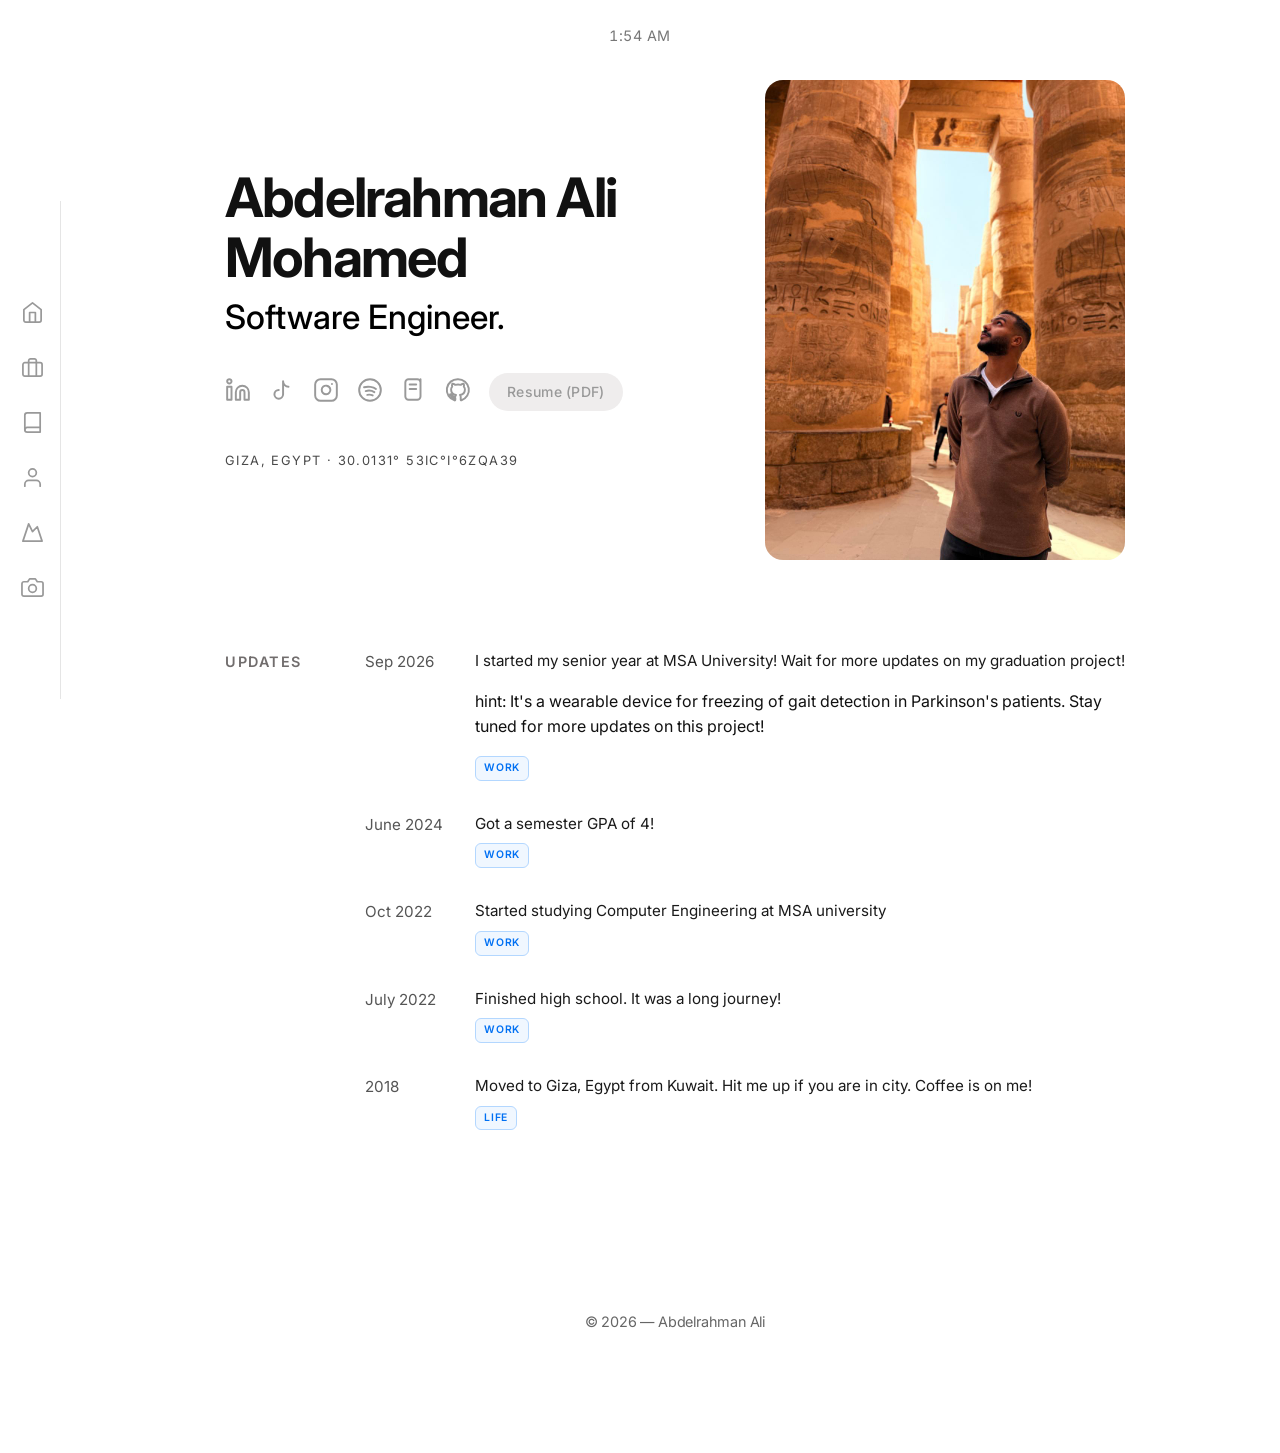
==== commit 1e493795: "Added new updates in home page and Work page" ====
--- a/index.html
+++ b/index.html
@@ -123,7 +123,16 @@
         <div class="updates-section">
             <div class="updates-title">UPDATES</div>
             <div class="updates-list">
-
+            <!-- newer updates -->
+  
+                <a href="work.html" class="update-item">
+                    <div class="update-date">Sep 2026</div>
+                    <div class="update-content">
+                        <p>I started my senior year at MSA University! Wait for more updates on my graduation project!</p> 
+                        </p>hint: It's a wearable device for freezing of gait detection in Parkinson's patients. Stay tuned for more updates on this project!</p>
+                        <span class="update-tag">WORK</span>
+                    </div>
+                </a>
             <!-- update 1 -->
                 <a href="work.html" class="update-item">
                     <div class="update-date">June 2024</div>
